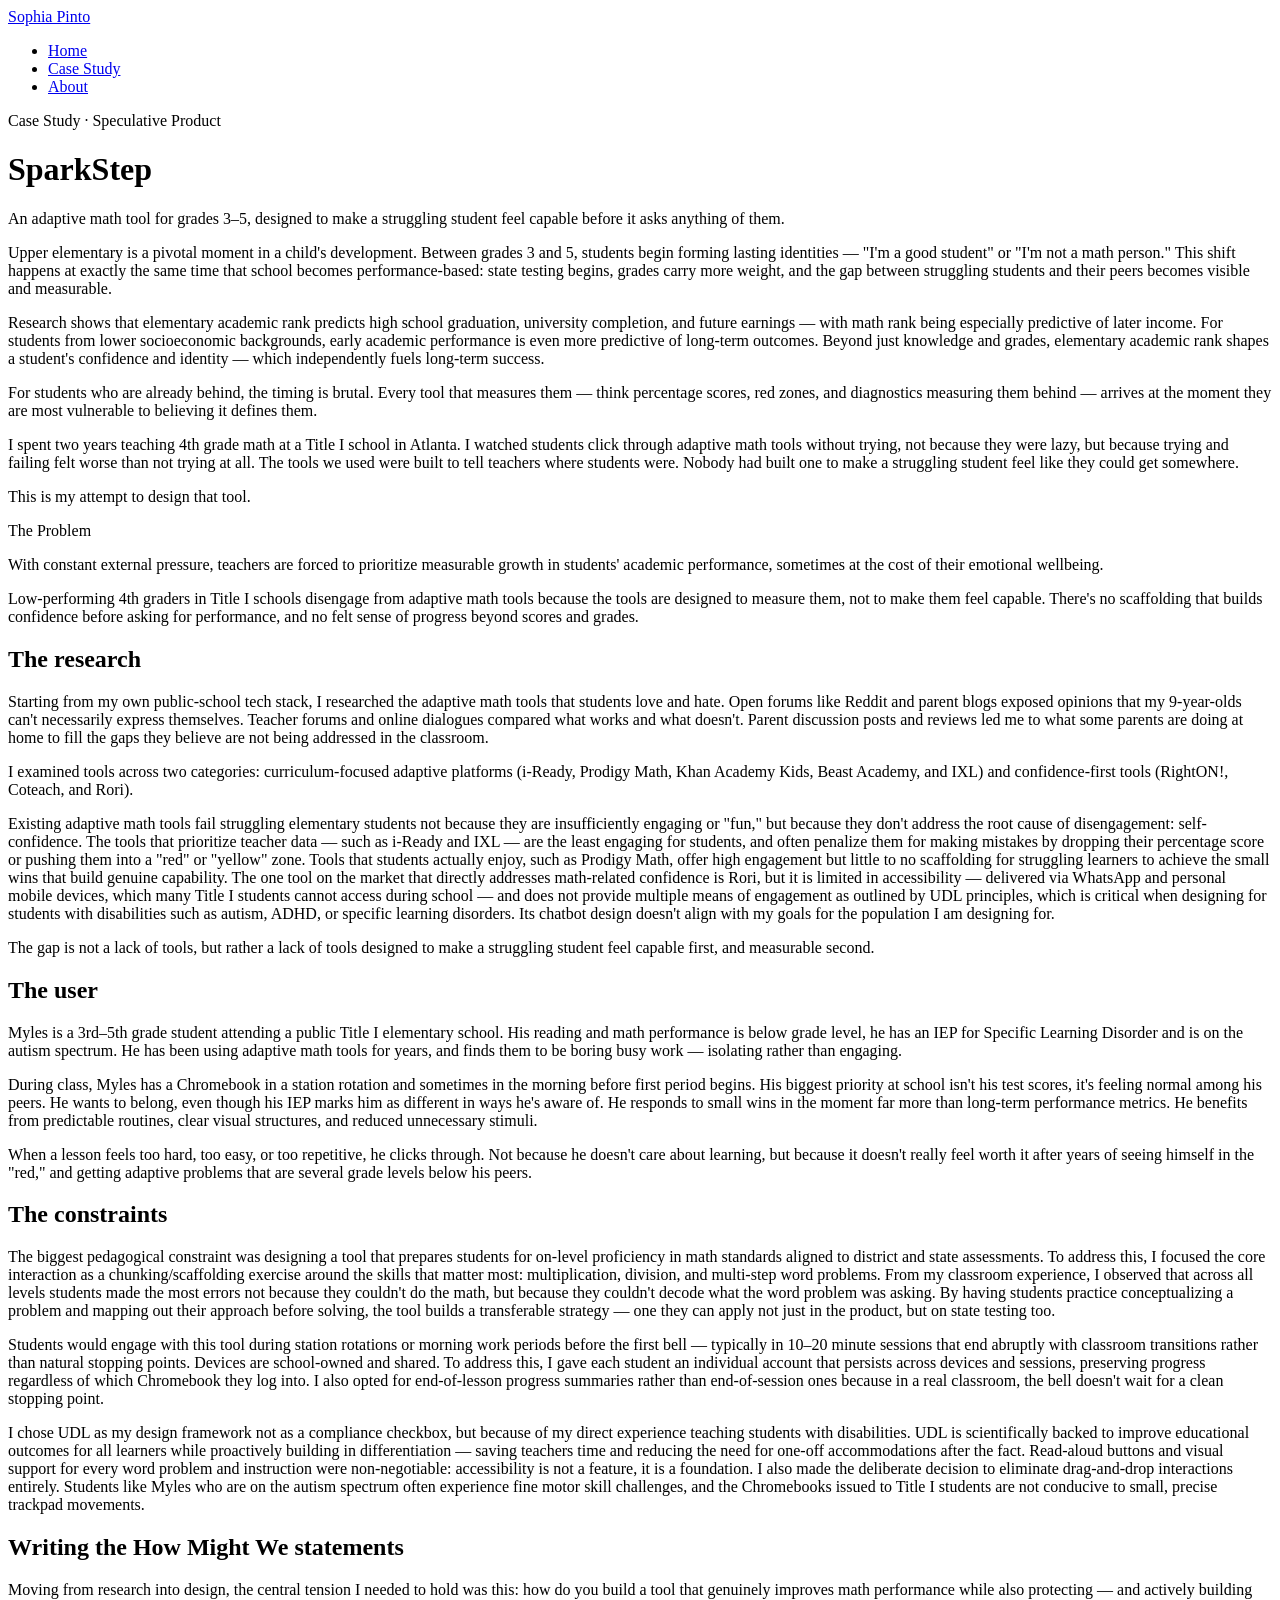
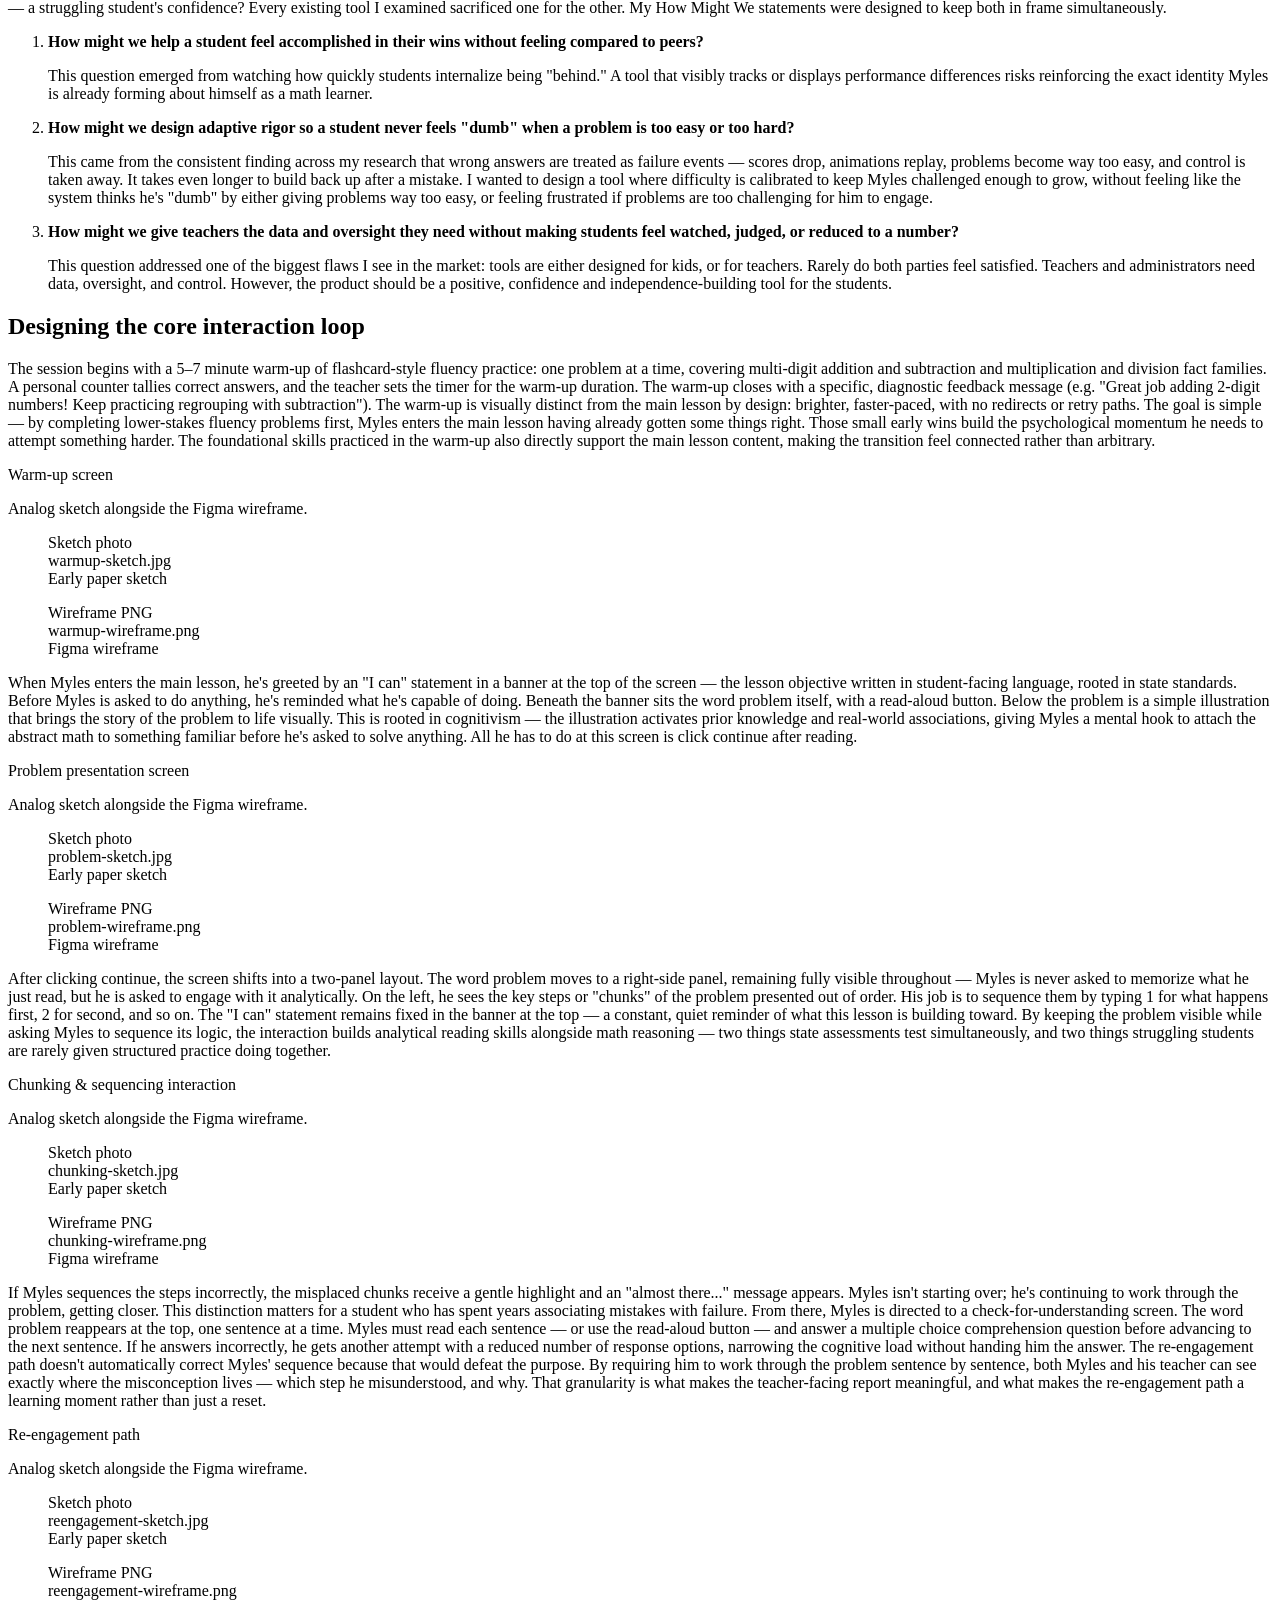
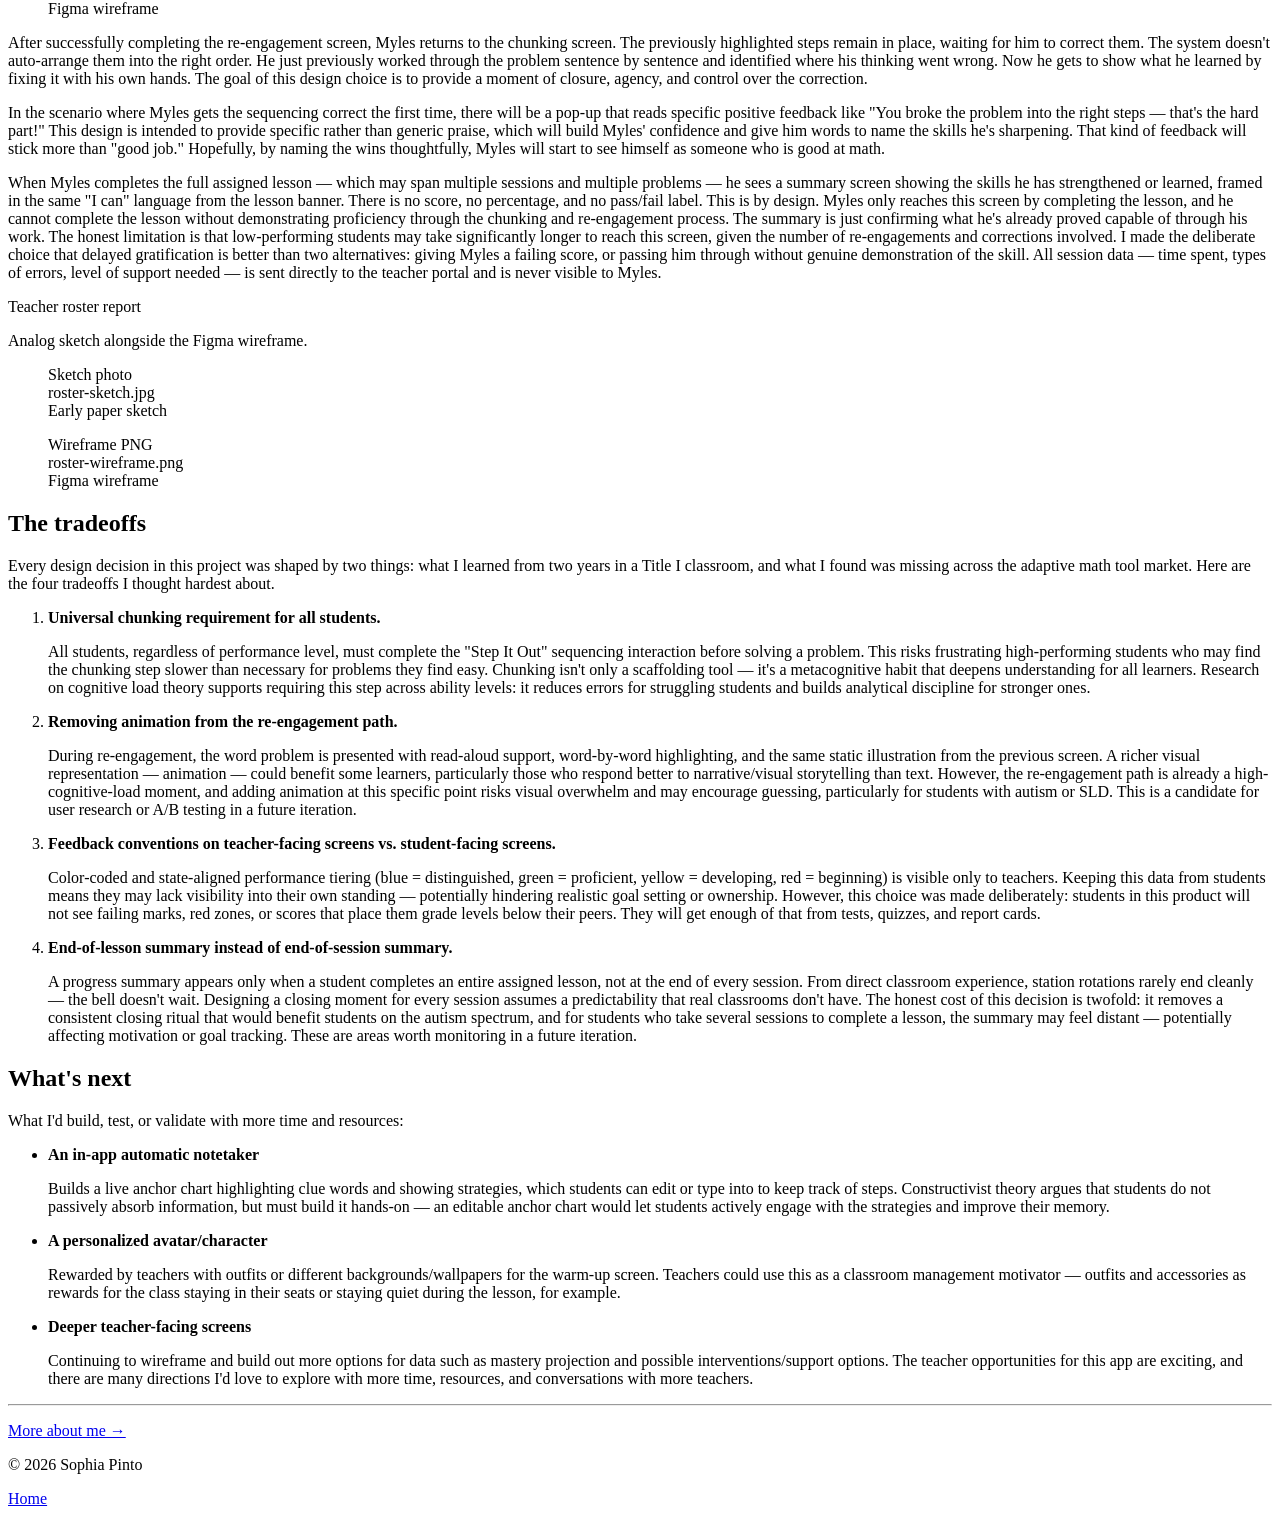
==== case-study.html @ b8edbcf7 "Add files via upload This page holds all the text for the case study of SparkStep." ====
<!DOCTYPE html>
<html lang="en">
<head>
  <meta charset="UTF-8">
  <meta name="viewport" content="width=device-width, initial-scale=1.0">
  <title>SparkStep — Case Study | Sophia Pinto</title>
  <meta name="description" content="A 20-session case study designing SparkStep, an adaptive math tool for grades 3–5 built to make struggling students feel capable before it measures them.">
  <link rel="stylesheet" href="style.css">
</head>
<body>

  <nav class="site-nav">
    <div class="wrap">
      <a class="mark" href="index.html">Sophia Pinto</a>
      <ul>
        <li><a href="index.html">Home</a></li>
        <li><a href="case-study.html" aria-current="page">Case Study</a></li>
        <li><a href="about.html">About</a></li>
      </ul>
    </div>
  </nav>

  <header class="page-header">
    <div class="wrap">
      <p class="eyebrow">Case Study &middot; Speculative Product</p>
      <h1>SparkStep</h1>
      <p class="dek">An adaptive math tool for grades 3&ndash;5, designed to make a struggling student feel capable before it asks anything of them.</p>
    </div>
  </header>

  <main class="content">
    <div class="wrap">

      <p>Upper elementary is a pivotal moment in a child's development. Between grades 3 and 5, students begin forming lasting identities &mdash; "I'm a good student" or "I'm not a math person." This shift happens at exactly the same time that school becomes performance-based: state testing begins, grades carry more weight, and the gap between struggling students and their peers becomes visible and measurable.</p>

      <p>Research shows that elementary academic rank predicts high school graduation, university completion, and future earnings &mdash; with math rank being especially predictive of later income. For students from lower socioeconomic backgrounds, early academic performance is even more predictive of long-term outcomes. Beyond just knowledge and grades, elementary academic rank shapes a student's confidence and identity &mdash; which independently fuels long-term success.</p>

      <p>For students who are already behind, the timing is brutal. Every tool that measures them &mdash; think percentage scores, red zones, and diagnostics measuring them behind &mdash; arrives at the moment they are most vulnerable to believing it defines them.</p>

      <p>I spent two years teaching 4th grade math at a Title I school in Atlanta. I watched students click through adaptive math tools without trying, not because they were lazy, but because trying and failing felt worse than not trying at all. The tools we used were built to tell teachers where students were. Nobody had built one to make a struggling student feel like they could get somewhere.</p>

      <p>This is my attempt to design that tool.</p>

      <div class="callout">
        <span class="callout-label">The Problem</span>
        <p>With constant external pressure, teachers are forced to prioritize measurable growth in students' academic performance, sometimes at the cost of their emotional wellbeing.</p>
        <p>Low-performing 4th graders in Title I schools disengage from adaptive math tools because the tools are designed to measure them, not to make them feel capable. There's no scaffolding that builds confidence before asking for performance, and no felt sense of progress beyond scores and grades.</p>
      </div>

      <h2>The research</h2>
      <p>Starting from my own public-school tech stack, I researched the adaptive math tools that students love and hate. Open forums like Reddit and parent blogs exposed opinions that my 9-year-olds can't necessarily express themselves. Teacher forums and online dialogues compared what works and what doesn't. Parent discussion posts and reviews led me to what some parents are doing at home to fill the gaps they believe are not being addressed in the classroom.</p>

      <p>I examined tools across two categories: curriculum-focused adaptive platforms (i-Ready, Prodigy Math, Khan Academy Kids, Beast Academy, and IXL) and confidence-first tools (RightON!, Coteach, and Rori).</p>

      <p>Existing adaptive math tools fail struggling elementary students not because they are insufficiently engaging or "fun," but because they don't address the root cause of disengagement: self-confidence. The tools that prioritize teacher data &mdash; such as i-Ready and IXL &mdash; are the least engaging for students, and often penalize them for making mistakes by dropping their percentage score or pushing them into a "red" or "yellow" zone. Tools that students actually enjoy, such as Prodigy Math, offer high engagement but little to no scaffolding for struggling learners to achieve the small wins that build genuine capability. The one tool on the market that directly addresses math-related confidence is Rori, but it is limited in accessibility &mdash; delivered via WhatsApp and personal mobile devices, which many Title I students cannot access during school &mdash; and does not provide multiple means of engagement as outlined by UDL principles, which is critical when designing for students with disabilities such as autism, ADHD, or specific learning disorders. Its chatbot design doesn't align with my goals for the population I am designing for.</p>

      <p>The gap is not a lack of tools, but rather a lack of tools designed to make a struggling student feel capable first, and measurable second.</p>

      <h2>The user</h2>
      <p>Myles is a 3rd&ndash;5th grade student attending a public Title I elementary school. His reading and math performance is below grade level, he has an IEP for Specific Learning Disorder and is on the autism spectrum. He has been using adaptive math tools for years, and finds them to be boring busy work &mdash; isolating rather than engaging.</p>

      <p>During class, Myles has a Chromebook in a station rotation and sometimes in the morning before first period begins. His biggest priority at school isn't his test scores, it's feeling normal among his peers. He wants to belong, even though his IEP marks him as different in ways he's aware of. He responds to small wins in the moment far more than long-term performance metrics. He benefits from predictable routines, clear visual structures, and reduced unnecessary stimuli.</p>

      <p>When a lesson feels too hard, too easy, or too repetitive, he clicks through. Not because he doesn't care about learning, but because it doesn't really feel worth it after years of seeing himself in the "red," and getting adaptive problems that are several grade levels below his peers.</p>

      <h2>The constraints</h2>
      <p>The biggest pedagogical constraint was designing a tool that prepares students for on-level proficiency in math standards aligned to district and state assessments. To address this, I focused the core interaction as a chunking/scaffolding exercise around the skills that matter most: multiplication, division, and multi-step word problems. From my classroom experience, I observed that across all levels students made the most errors not because they couldn't do the math, but because they couldn't decode what the word problem was asking. By having students practice conceptualizing a problem and mapping out their approach before solving, the tool builds a transferable strategy &mdash; one they can apply not just in the product, but on state testing too.</p>

      <p>Students would engage with this tool during station rotations or morning work periods before the first bell &mdash; typically in 10&ndash;20 minute sessions that end abruptly with classroom transitions rather than natural stopping points. Devices are school-owned and shared. To address this, I gave each student an individual account that persists across devices and sessions, preserving progress regardless of which Chromebook they log into. I also opted for end-of-lesson progress summaries rather than end-of-session ones because in a real classroom, the bell doesn't wait for a clean stopping point.</p>

      <p>I chose UDL as my design framework not as a compliance checkbox, but because of my direct experience teaching students with disabilities. UDL is scientifically backed to improve educational outcomes for all learners while proactively building in differentiation &mdash; saving teachers time and reducing the need for one-off accommodations after the fact. Read-aloud buttons and visual support for every word problem and instruction were non-negotiable: accessibility is not a feature, it is a foundation. I also made the deliberate decision to eliminate drag-and-drop interactions entirely. Students like Myles who are on the autism spectrum often experience fine motor skill challenges, and the Chromebooks issued to Title I students are not conducive to small, precise trackpad movements.</p>

      <h2>Writing the How Might We statements</h2>
      <p>Moving from research into design, the central tension I needed to hold was this: how do you build a tool that genuinely improves math performance while also protecting &mdash; and actively building &mdash; a struggling student's confidence? Every existing tool I examined sacrificed one for the other. My How Might We statements were designed to keep both in frame simultaneously.</p>

      <ol>
        <li>
          <strong>How might we help a student feel accomplished in their wins without feeling compared to peers?</strong>
          <p>This question emerged from watching how quickly students internalize being "behind." A tool that visibly tracks or displays performance differences risks reinforcing the exact identity Myles is already forming about himself as a math learner.</p>
        </li>
        <li>
          <strong>How might we design adaptive rigor so a student never feels "dumb" when a problem is too easy or too hard?</strong>
          <p>This came from the consistent finding across my research that wrong answers are treated as failure events &mdash; scores drop, animations replay, problems become way too easy, and control is taken away. It takes even longer to build back up after a mistake. I wanted to design a tool where difficulty is calibrated to keep Myles challenged enough to grow, without feeling like the system thinks he's "dumb" by either giving problems way too easy, or feeling frustrated if problems are too challenging for him to engage.</p>
        </li>
        <li>
          <strong>How might we give teachers the data and oversight they need without making students feel watched, judged, or reduced to a number?</strong>
          <p>This question addressed one of the biggest flaws I see in the market: tools are either designed for kids, or for teachers. Rarely do both parties feel satisfied. Teachers and administrators need data, oversight, and control. However, the product should be a positive, confidence and independence-building tool for the students.</p>
        </li>
      </ol>

      <h2>Designing the core interaction loop</h2>

      <p>The session begins with a 5&ndash;7 minute warm-up of flashcard-style fluency practice: one problem at a time, covering multi-digit addition and subtraction and multiplication and division fact families. A personal counter tallies correct answers, and the teacher sets the timer for the warm-up duration. The warm-up closes with a specific, diagnostic feedback message (e.g. "Great job adding 2-digit numbers! Keep practicing regrouping with subtraction"). The warm-up is visually distinct from the main lesson by design: brighter, faster-paced, with no redirects or retry paths. The goal is simple &mdash; by completing lower-stakes fluency problems first, Myles enters the main lesson having already gotten some things right. Those small early wins build the psychological momentum he needs to attempt something harder. The foundational skills practiced in the warm-up also directly support the main lesson content, making the transition feel connected rather than arbitrary.</p>

      <div class="compare">
        <p class="compare-label">Warm-up screen</p>
        <p class="compare-note">Analog sketch alongside the Figma wireframe.</p>
        <div class="compare-grid">
          <figure>
            <div class="image-placeholder"><span>Sketch photo<br>warmup-sketch.jpg</span></div>
            <figcaption>Early paper sketch</figcaption>
          </figure>
          <figure>
            <div class="image-placeholder"><span>Wireframe PNG<br>warmup-wireframe.png</span></div>
            <figcaption>Figma wireframe</figcaption>
          </figure>
        </div>
      </div>

      <p>When Myles enters the main lesson, he's greeted by an "I can" statement in a banner at the top of the screen &mdash; the lesson objective written in student-facing language, rooted in state standards. Before Myles is asked to do anything, he's reminded what he's capable of doing. Beneath the banner sits the word problem itself, with a read-aloud button. Below the problem is a simple illustration that brings the story of the problem to life visually. This is rooted in cognitivism &mdash; the illustration activates prior knowledge and real-world associations, giving Myles a mental hook to attach the abstract math to something familiar before he's asked to solve anything. All he has to do at this screen is click continue after reading.</p>

      <div class="compare">
        <p class="compare-label">Problem presentation screen</p>
        <p class="compare-note">Analog sketch alongside the Figma wireframe.</p>
        <div class="compare-grid">
          <figure>
            <div class="image-placeholder"><span>Sketch photo<br>problem-sketch.jpg</span></div>
            <figcaption>Early paper sketch</figcaption>
          </figure>
          <figure>
            <div class="image-placeholder"><span>Wireframe PNG<br>problem-wireframe.png</span></div>
            <figcaption>Figma wireframe</figcaption>
          </figure>
        </div>
      </div>

      <p>After clicking continue, the screen shifts into a two-panel layout. The word problem moves to a right-side panel, remaining fully visible throughout &mdash; Myles is never asked to memorize what he just read, but he is asked to engage with it analytically. On the left, he sees the key steps or "chunks" of the problem presented out of order. His job is to sequence them by typing 1 for what happens first, 2 for second, and so on. The "I can" statement remains fixed in the banner at the top &mdash; a constant, quiet reminder of what this lesson is building toward. By keeping the problem visible while asking Myles to sequence its logic, the interaction builds analytical reading skills alongside math reasoning &mdash; two things state assessments test simultaneously, and two things struggling students are rarely given structured practice doing together.</p>

      <div class="compare">
        <p class="compare-label">Chunking &amp; sequencing interaction</p>
        <p class="compare-note">Analog sketch alongside the Figma wireframe.</p>
        <div class="compare-grid">
          <figure>
            <div class="image-placeholder"><span>Sketch photo<br>chunking-sketch.jpg</span></div>
            <figcaption>Early paper sketch</figcaption>
          </figure>
          <figure>
            <div class="image-placeholder"><span>Wireframe PNG<br>chunking-wireframe.png</span></div>
            <figcaption>Figma wireframe</figcaption>
          </figure>
        </div>
      </div>

      <p>If Myles sequences the steps incorrectly, the misplaced chunks receive a gentle highlight and an "almost there..." message appears. Myles isn't starting over; he's continuing to work through the problem, getting closer. This distinction matters for a student who has spent years associating mistakes with failure. From there, Myles is directed to a check-for-understanding screen. The word problem reappears at the top, one sentence at a time. Myles must read each sentence &mdash; or use the read-aloud button &mdash; and answer a multiple choice comprehension question before advancing to the next sentence. If he answers incorrectly, he gets another attempt with a reduced number of response options, narrowing the cognitive load without handing him the answer. The re-engagement path doesn't automatically correct Myles' sequence because that would defeat the purpose. By requiring him to work through the problem sentence by sentence, both Myles and his teacher can see exactly where the misconception lives &mdash; which step he misunderstood, and why. That granularity is what makes the teacher-facing report meaningful, and what makes the re-engagement path a learning moment rather than just a reset.</p>

      <div class="compare">
        <p class="compare-label">Re-engagement path</p>
        <p class="compare-note">Analog sketch alongside the Figma wireframe.</p>
        <div class="compare-grid">
          <figure>
            <div class="image-placeholder"><span>Sketch photo<br>reengagement-sketch.jpg</span></div>
            <figcaption>Early paper sketch</figcaption>
          </figure>
          <figure>
            <div class="image-placeholder"><span>Wireframe PNG<br>reengagement-wireframe.png</span></div>
            <figcaption>Figma wireframe</figcaption>
          </figure>
        </div>
      </div>

      <p>After successfully completing the re-engagement screen, Myles returns to the chunking screen. The previously highlighted steps remain in place, waiting for him to correct them. The system doesn't auto-arrange them into the right order. He just previously worked through the problem sentence by sentence and identified where his thinking went wrong. Now he gets to show what he learned by fixing it with his own hands. The goal of this design choice is to provide a moment of closure, agency, and control over the correction.</p>

      <p>In the scenario where Myles gets the sequencing correct the first time, there will be a pop-up that reads specific positive feedback like "You broke the problem into the right steps &mdash; that's the hard part!" This design is intended to provide specific rather than generic praise, which will build Myles' confidence and give him words to name the skills he's sharpening. That kind of feedback will stick more than "good job." Hopefully, by naming the wins thoughtfully, Myles will start to see himself as someone who is good at math.</p>

      <p>When Myles completes the full assigned lesson &mdash; which may span multiple sessions and multiple problems &mdash; he sees a summary screen showing the skills he has strengthened or learned, framed in the same "I can" language from the lesson banner. There is no score, no percentage, and no pass/fail label. This is by design. Myles only reaches this screen by completing the lesson, and he cannot complete the lesson without demonstrating proficiency through the chunking and re-engagement process. The summary is just confirming what he's already proved capable of through his work. The honest limitation is that low-performing students may take significantly longer to reach this screen, given the number of re-engagements and corrections involved. I made the deliberate choice that delayed gratification is better than two alternatives: giving Myles a failing score, or passing him through without genuine demonstration of the skill. All session data &mdash; time spent, types of errors, level of support needed &mdash; is sent directly to the teacher portal and is never visible to Myles.</p>

      <div class="compare">
        <p class="compare-label">Teacher roster report</p>
        <p class="compare-note">Analog sketch alongside the Figma wireframe.</p>
        <div class="compare-grid">
          <figure>
            <div class="image-placeholder"><span>Sketch photo<br>roster-sketch.jpg</span></div>
            <figcaption>Early paper sketch</figcaption>
          </figure>
          <figure>
            <div class="image-placeholder"><span>Wireframe PNG<br>roster-wireframe.png</span></div>
            <figcaption>Figma wireframe</figcaption>
          </figure>
        </div>
      </div>

      <h2>The tradeoffs</h2>
      <p>Every design decision in this project was shaped by two things: what I learned from two years in a Title I classroom, and what I found was missing across the adaptive math tool market. Here are the four tradeoffs I thought hardest about.</p>

      <ol>
        <li>
          <strong>Universal chunking requirement for all students.</strong>
          <p>All students, regardless of performance level, must complete the "Step It Out" sequencing interaction before solving a problem. This risks frustrating high-performing students who may find the chunking step slower than necessary for problems they find easy. Chunking isn't only a scaffolding tool &mdash; it's a metacognitive habit that deepens understanding for all learners. Research on cognitive load theory supports requiring this step across ability levels: it reduces errors for struggling students and builds analytical discipline for stronger ones.</p>
        </li>
        <li>
          <strong>Removing animation from the re-engagement path.</strong>
          <p>During re-engagement, the word problem is presented with read-aloud support, word-by-word highlighting, and the same static illustration from the previous screen. A richer visual representation &mdash; animation &mdash; could benefit some learners, particularly those who respond better to narrative/visual storytelling than text. However, the re-engagement path is already a high-cognitive-load moment, and adding animation at this specific point risks visual overwhelm and may encourage guessing, particularly for students with autism or SLD. This is a candidate for user research or A/B testing in a future iteration.</p>
        </li>
        <li>
          <strong>Feedback conventions on teacher-facing screens vs. student-facing screens.</strong>
          <p>Color-coded and state-aligned performance tiering (blue = distinguished, green = proficient, yellow = developing, red = beginning) is visible only to teachers. Keeping this data from students means they may lack visibility into their own standing &mdash; potentially hindering realistic goal setting or ownership. However, this choice was made deliberately: students in this product will not see failing marks, red zones, or scores that place them grade levels below their peers. They will get enough of that from tests, quizzes, and report cards.</p>
        </li>
        <li>
          <strong>End-of-lesson summary instead of end-of-session summary.</strong>
          <p>A progress summary appears only when a student completes an entire assigned lesson, not at the end of every session. From direct classroom experience, station rotations rarely end cleanly &mdash; the bell doesn't wait. Designing a closing moment for every session assumes a predictability that real classrooms don't have. The honest cost of this decision is twofold: it removes a consistent closing ritual that would benefit students on the autism spectrum, and for students who take several sessions to complete a lesson, the summary may feel distant &mdash; potentially affecting motivation or goal tracking. These are areas worth monitoring in a future iteration.</p>
        </li>
      </ol>

      <h2>What's next</h2>
      <p>What I'd build, test, or validate with more time and resources:</p>
      <ul>
        <li>
          <strong>An in-app automatic notetaker</strong>
          <p>Builds a live anchor chart highlighting clue words and showing strategies, which students can edit or type into to keep track of steps. Constructivist theory argues that students do not passively absorb information, but must build it hands-on &mdash; an editable anchor chart would let students actively engage with the strategies and improve their memory.</p>
        </li>
        <li>
          <strong>A personalized avatar/character</strong>
          <p>Rewarded by teachers with outfits or different backgrounds/wallpapers for the warm-up screen. Teachers could use this as a classroom management motivator &mdash; outfits and accessories as rewards for the class staying in their seats or staying quiet during the lesson, for example.</p>
        </li>
        <li>
          <strong>Deeper teacher-facing screens</strong>
          <p>Continuing to wireframe and build out more options for data such as mastery projection and possible interventions/support options. The teacher opportunities for this app are exciting, and there are many directions I'd love to explore with more time, resources, and conversations with more teachers.</p>
        </li>
      </ul>

      <hr>

      <p><a href="about.html">More about me &rarr;</a></p>

    </div>
  </main>

  <footer class="site-footer">
    <div class="wrap">
      <p>&copy; 2026 Sophia Pinto</p>
      <p><a href="index.html">Home</a></p>
    </div>
  </footer>

</body>
</html>
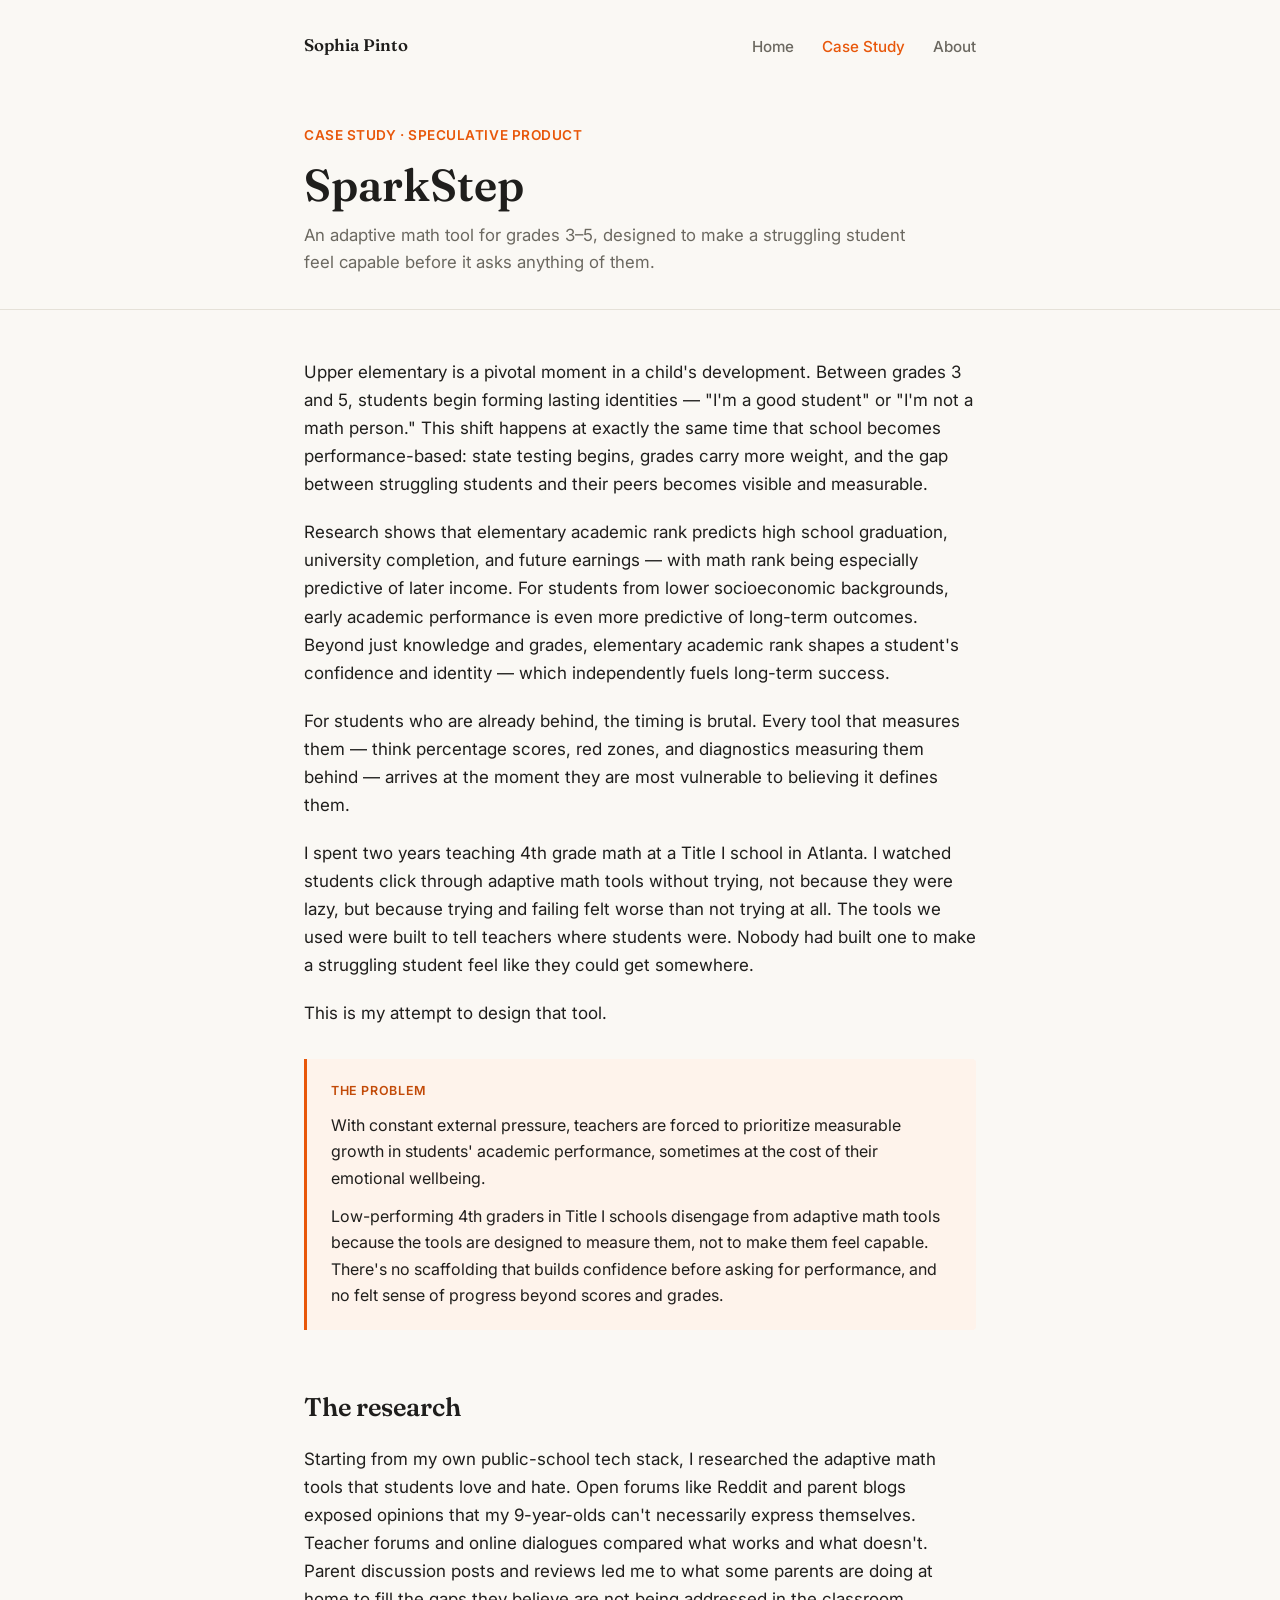
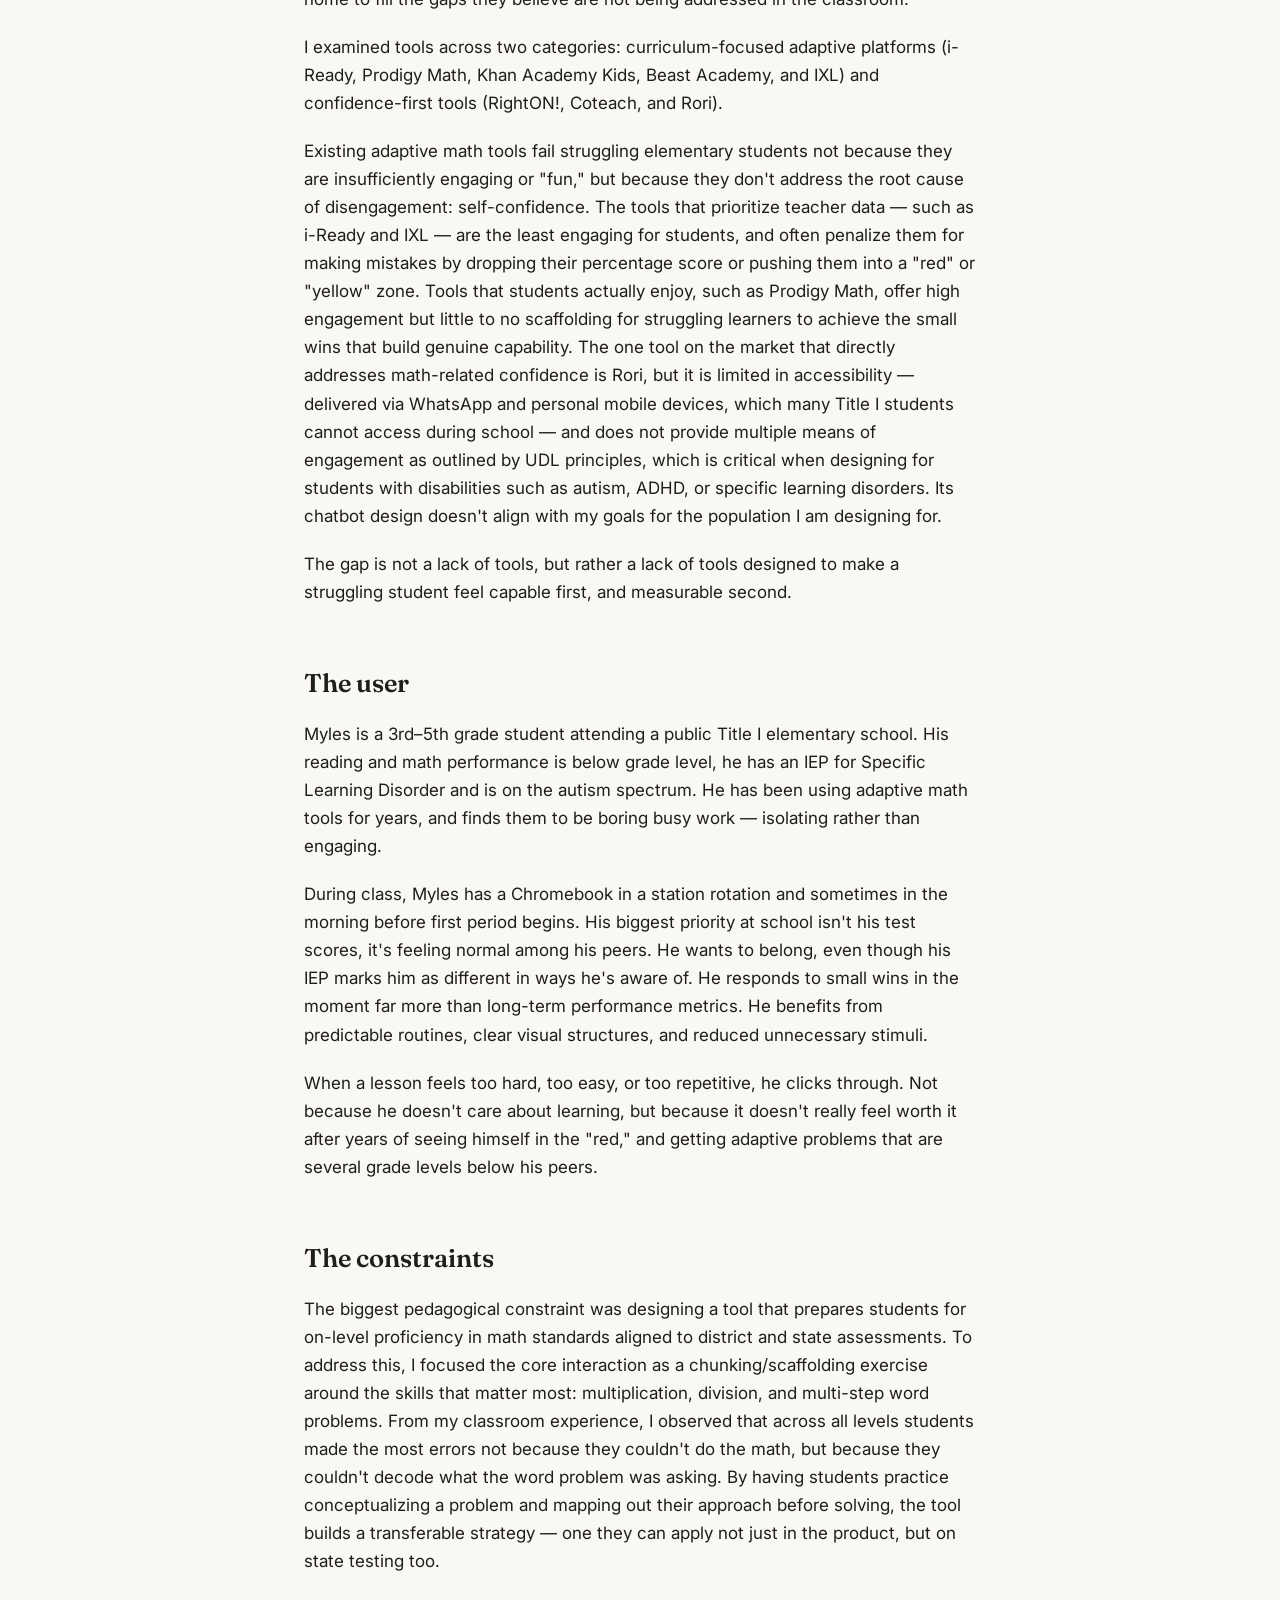
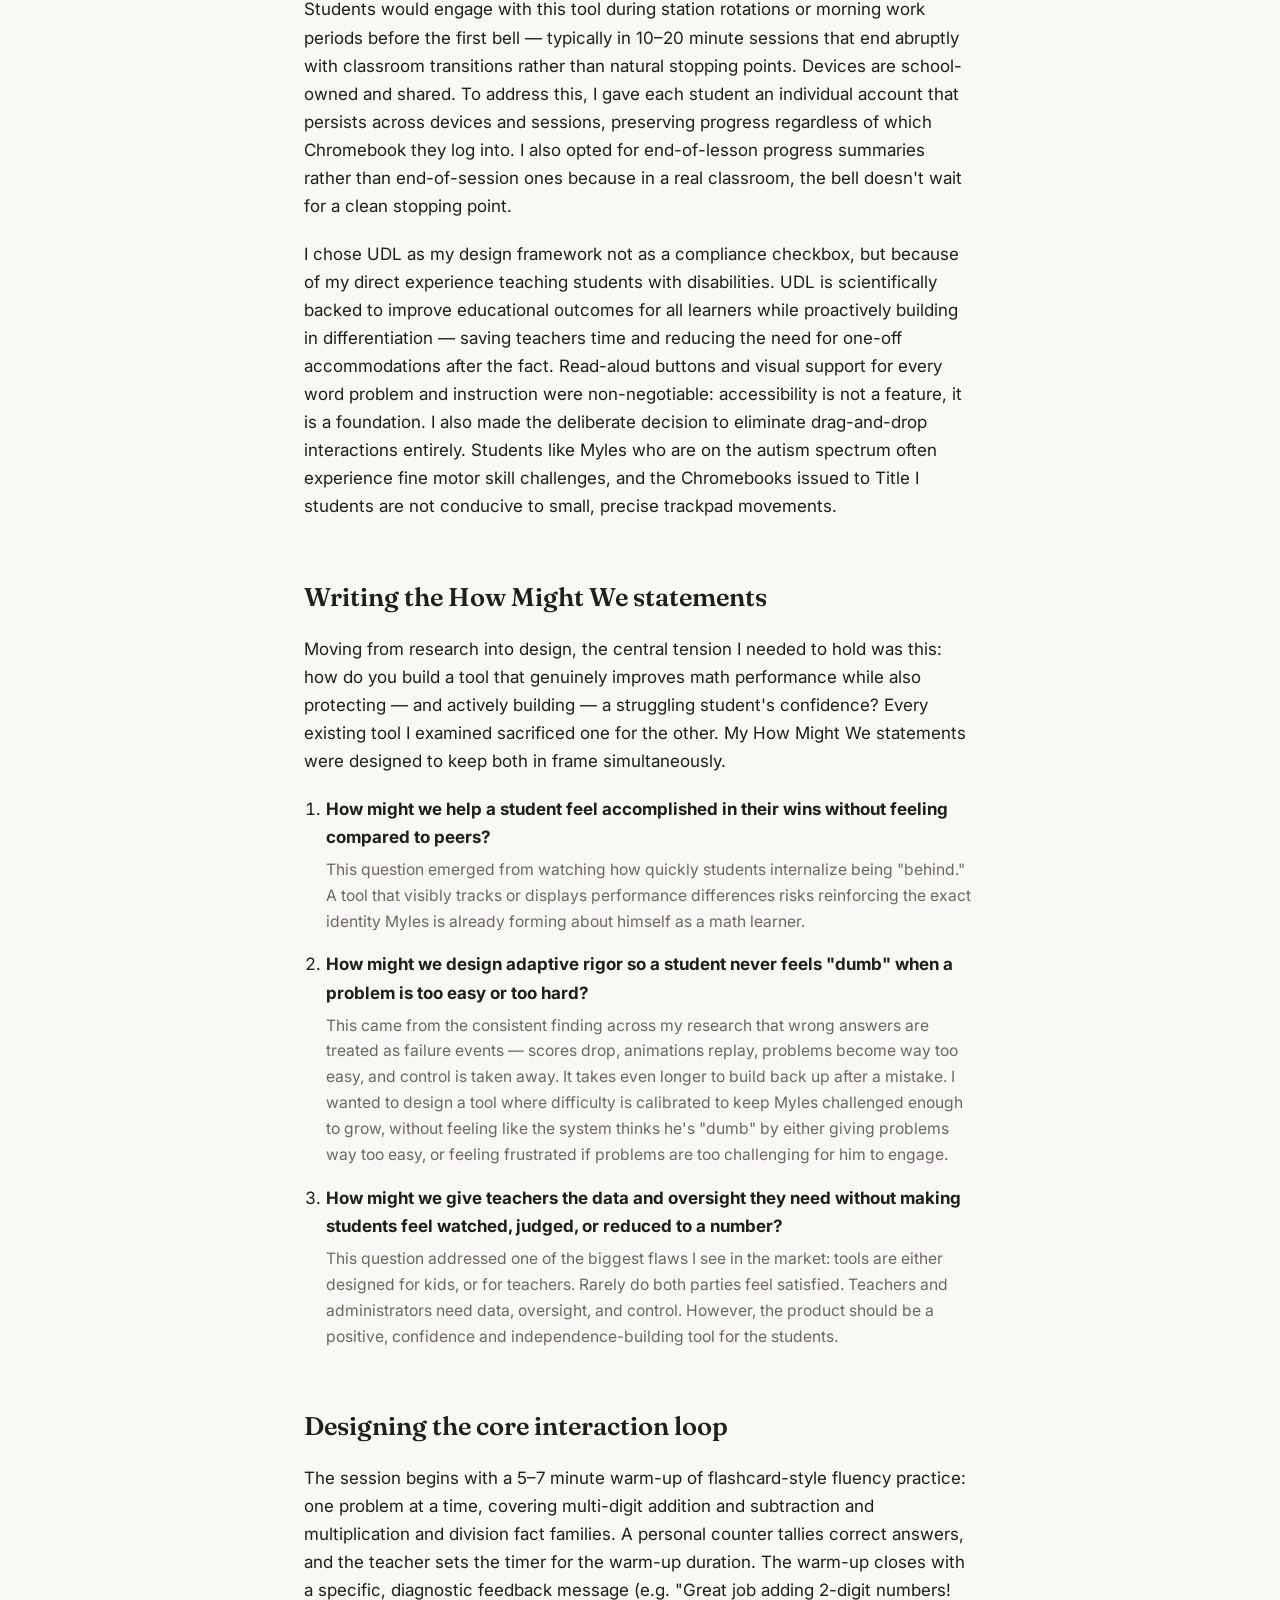
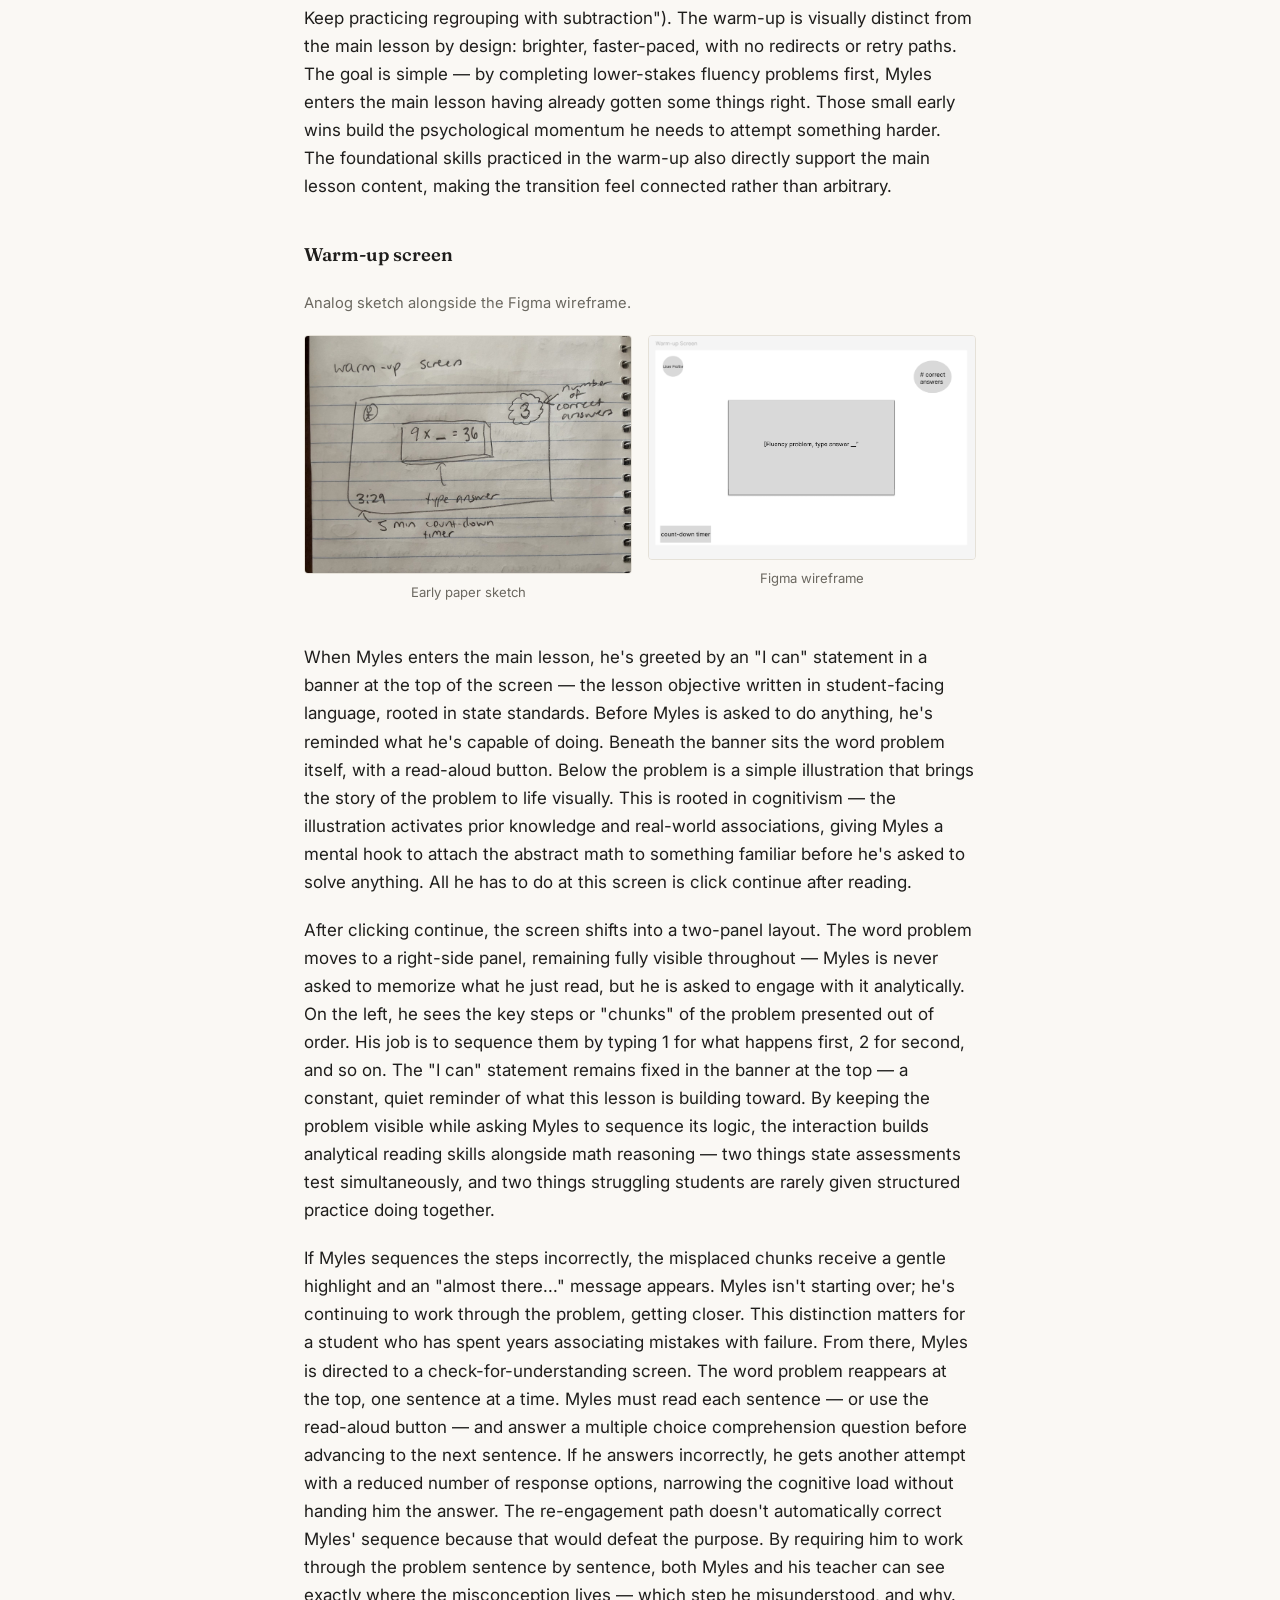
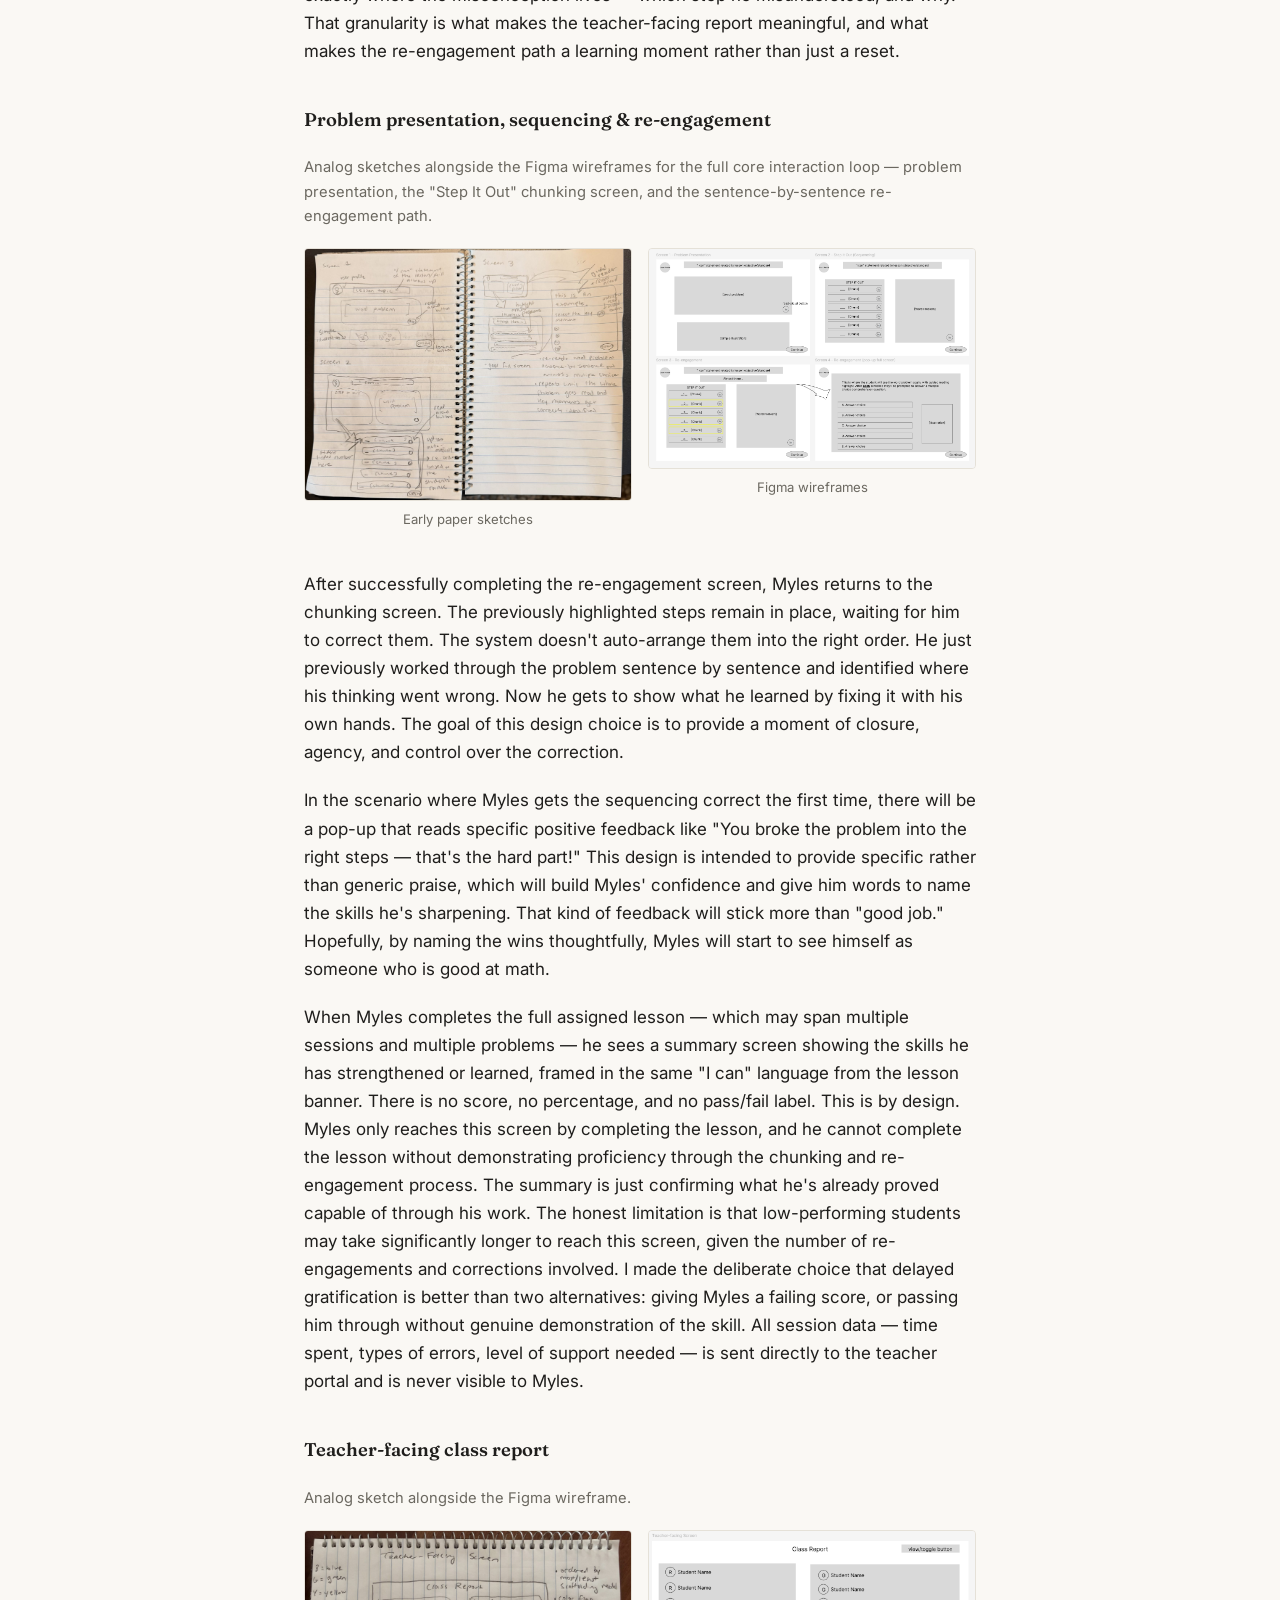
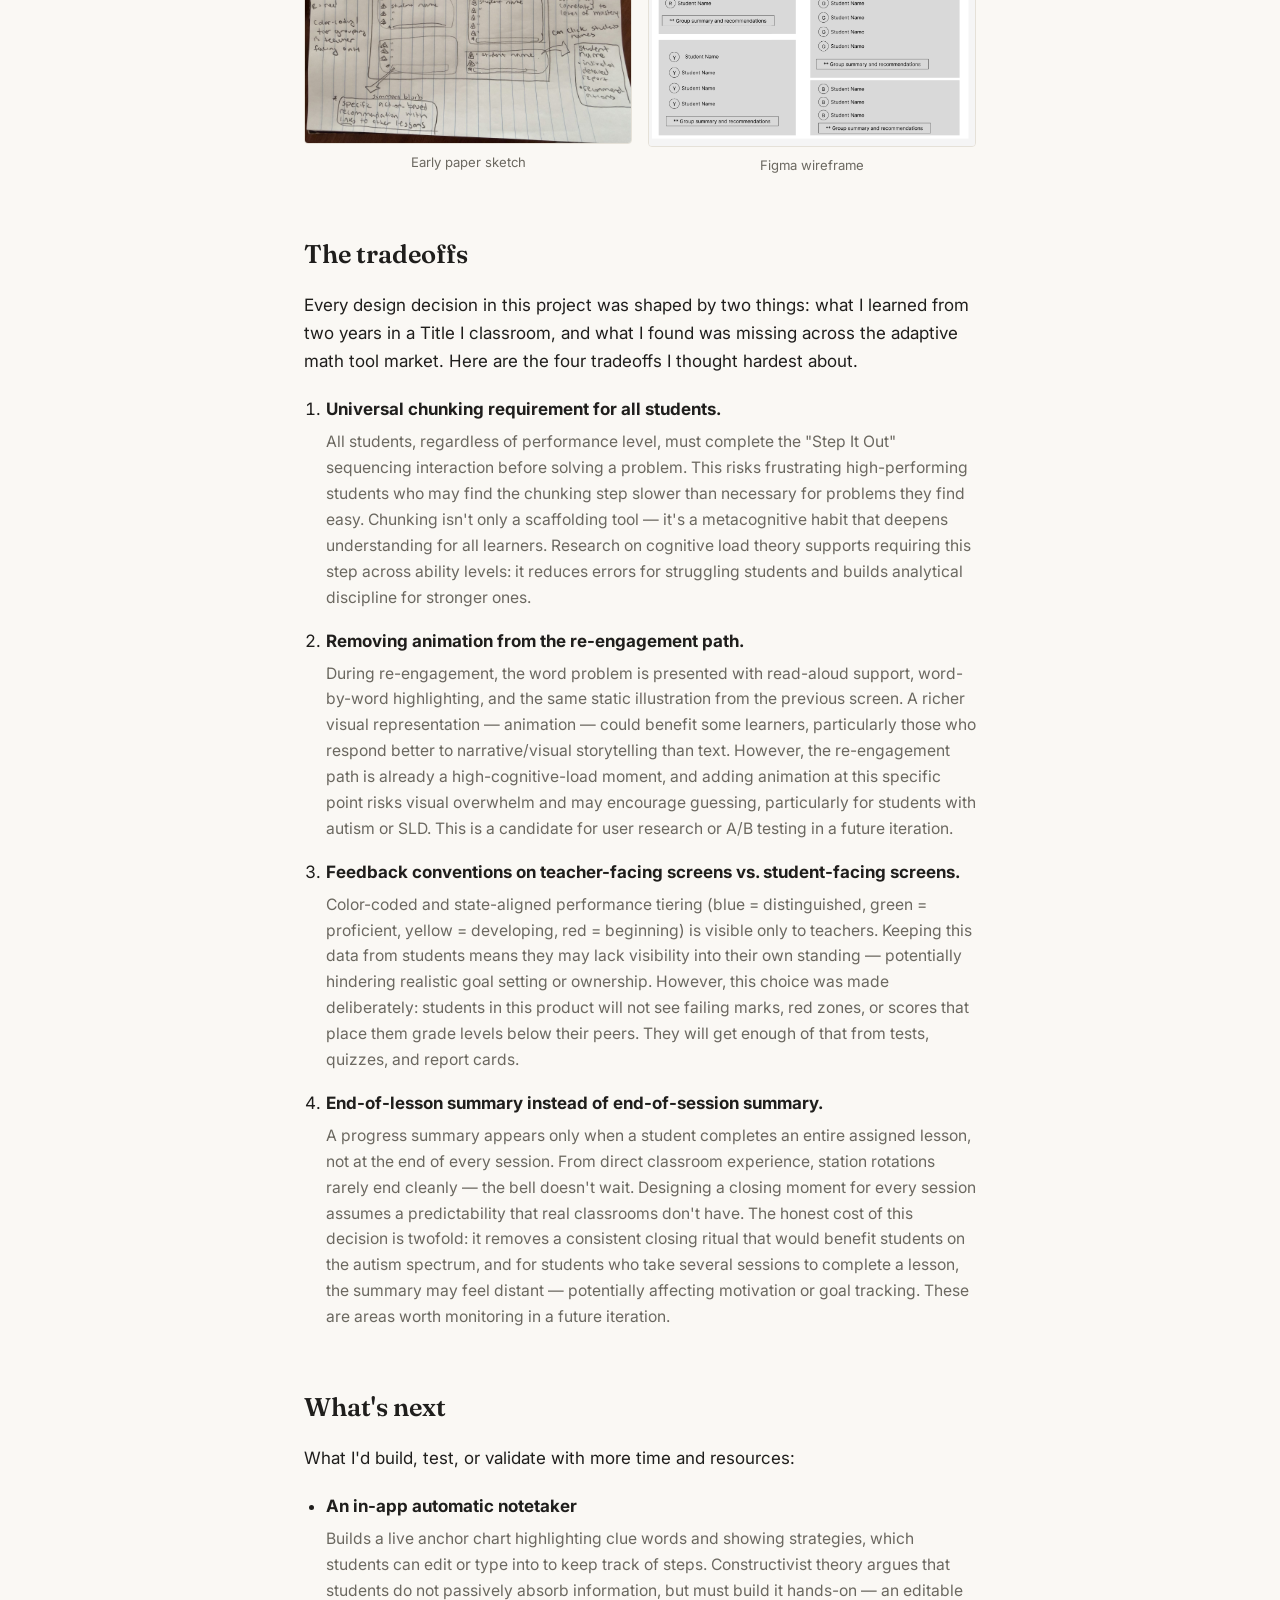
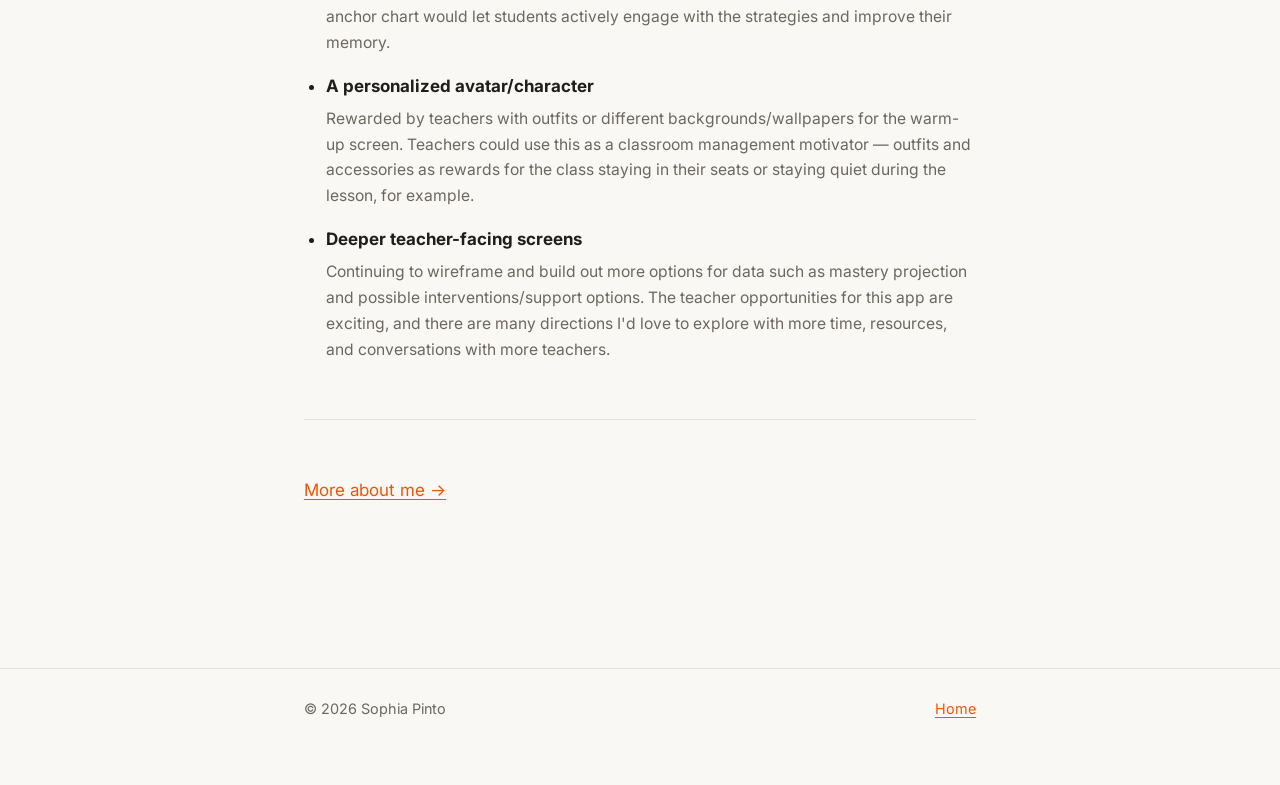
==== commit b72b0554: "Add files via upload re-uploading case study file to reflect changes for images" ====
--- a/case-study.html
+++ b/case-study.html
@@ -97,11 +97,11 @@
         <p class="compare-note">Analog sketch alongside the Figma wireframe.</p>
         <div class="compare-grid">
           <figure>
-            <div class="image-placeholder"><span>Sketch photo<br>warmup-sketch.jpg</span></div>
+            <img src="images/warmup-sketch.jpeg" alt="Hand-drawn sketch of the warm-up screen, showing a fluency problem, a correct-answer counter, and a 5-minute countdown timer.">
             <figcaption>Early paper sketch</figcaption>
           </figure>
           <figure>
-            <div class="image-placeholder"><span>Wireframe PNG<br>warmup-wireframe.png</span></div>
+            <img src="images/warmup-wireframe.png" alt="Figma wireframe of the warm-up screen with a fluency problem, correct-answer counter, and countdown timer.">
             <figcaption>Figma wireframe</figcaption>
           </figure>
         </div>
@@ -109,71 +109,41 @@
 
       <p>When Myles enters the main lesson, he's greeted by an "I can" statement in a banner at the top of the screen &mdash; the lesson objective written in student-facing language, rooted in state standards. Before Myles is asked to do anything, he's reminded what he's capable of doing. Beneath the banner sits the word problem itself, with a read-aloud button. Below the problem is a simple illustration that brings the story of the problem to life visually. This is rooted in cognitivism &mdash; the illustration activates prior knowledge and real-world associations, giving Myles a mental hook to attach the abstract math to something familiar before he's asked to solve anything. All he has to do at this screen is click continue after reading.</p>
 
+      <p>After clicking continue, the screen shifts into a two-panel layout. The word problem moves to a right-side panel, remaining fully visible throughout &mdash; Myles is never asked to memorize what he just read, but he is asked to engage with it analytically. On the left, he sees the key steps or "chunks" of the problem presented out of order. His job is to sequence them by typing 1 for what happens first, 2 for second, and so on. The "I can" statement remains fixed in the banner at the top &mdash; a constant, quiet reminder of what this lesson is building toward. By keeping the problem visible while asking Myles to sequence its logic, the interaction builds analytical reading skills alongside math reasoning &mdash; two things state assessments test simultaneously, and two things struggling students are rarely given structured practice doing together.</p>
+
+      <p>If Myles sequences the steps incorrectly, the misplaced chunks receive a gentle highlight and an "almost there..." message appears. Myles isn't starting over; he's continuing to work through the problem, getting closer. This distinction matters for a student who has spent years associating mistakes with failure. From there, Myles is directed to a check-for-understanding screen. The word problem reappears at the top, one sentence at a time. Myles must read each sentence &mdash; or use the read-aloud button &mdash; and answer a multiple choice comprehension question before advancing to the next sentence. If he answers incorrectly, he gets another attempt with a reduced number of response options, narrowing the cognitive load without handing him the answer. The re-engagement path doesn't automatically correct Myles' sequence because that would defeat the purpose. By requiring him to work through the problem sentence by sentence, both Myles and his teacher can see exactly where the misconception lives &mdash; which step he misunderstood, and why. That granularity is what makes the teacher-facing report meaningful, and what makes the re-engagement path a learning moment rather than just a reset.</p>
+
       <div class="compare">
-        <p class="compare-label">Problem presentation screen</p>
+        <p class="compare-label">Problem presentation, sequencing &amp; re-engagement</p>
+        <p class="compare-note">Analog sketches alongside the Figma wireframes for the full core interaction loop &mdash; problem presentation, the "Step It Out" chunking screen, and the sentence-by-sentence re-engagement path.</p>
+        <div class="compare-grid">
+          <figure>
+            <img src="images/main-workflow-sketch.jpeg" alt="Hand-drawn sketches of the problem presentation, chunking/sequencing, and re-engagement screens, with annotations for the I Can statement, read-aloud buttons, and sentence-by-sentence comprehension checks.">
+            <figcaption>Early paper sketches</figcaption>
+          </figure>
+          <figure>
+            <img src="images/main-workflow-wireframe.png" alt="Figma wireframes of the problem presentation, Step It Out sequencing, and re-engagement screens.">
+            <figcaption>Figma wireframes</figcaption>
+          </figure>
+        </div>
+      </div>
+
+      <p>After successfully completing the re-engagement screen, Myles returns to the chunking screen. The previously highlighted steps remain in place, waiting for him to correct them. The system doesn't auto-arrange them into the right order. He just previously worked through the problem sentence by sentence and identified where his thinking went wrong. Now he gets to show what he learned by fixing it with his own hands. The goal of this design choice is to provide a moment of closure, agency, and control over the correction.</p>
+
+      <p>In the scenario where Myles gets the sequencing correct the first time, there will be a pop-up that reads specific positive feedback like "You broke the problem into the right steps &mdash; that's the hard part!" This design is intended to provide specific rather than generic praise, which will build Myles' confidence and give him words to name the skills he's sharpening. That kind of feedback will stick more than "good job." Hopefully, by naming the wins thoughtfully, Myles will start to see himself as someone who is good at math.</p>
+
+      <p>When Myles completes the full assigned lesson &mdash; which may span multiple sessions and multiple problems &mdash; he sees a summary screen showing the skills he has strengthened or learned, framed in the same "I can" language from the lesson banner. There is no score, no percentage, and no pass/fail label. This is by design. Myles only reaches this screen by completing the lesson, and he cannot complete the lesson without demonstrating proficiency through the chunking and re-engagement process. The summary is just confirming what he's already proved capable of through his work. The honest limitation is that low-performing students may take significantly longer to reach this screen, given the number of re-engagements and corrections involved. I made the deliberate choice that delayed gratification is better than two alternatives: giving Myles a failing score, or passing him through without genuine demonstration of the skill. All session data &mdash; time spent, types of errors, level of support needed &mdash; is sent directly to the teacher portal and is never visible to Myles.</p>
+
+      <div class="compare">
+        <p class="compare-label">Teacher-facing class report</p>
         <p class="compare-note">Analog sketch alongside the Figma wireframe.</p>
         <div class="compare-grid">
           <figure>
-            <div class="image-placeholder"><span>Sketch photo<br>problem-sketch.jpg</span></div>
+            <img src="images/teacher-facing-sketch.jpeg" alt="Hand-drawn sketch of the teacher-facing class report, showing students grouped and color-coded by mastery tier with group summaries and an individual detail panel.">
             <figcaption>Early paper sketch</figcaption>
           </figure>
           <figure>
-            <div class="image-placeholder"><span>Wireframe PNG<br>problem-wireframe.png</span></div>
-            <figcaption>Figma wireframe</figcaption>
-          </figure>
-        </div>
-      </div>
-
-      <p>After clicking continue, the screen shifts into a two-panel layout. The word problem moves to a right-side panel, remaining fully visible throughout &mdash; Myles is never asked to memorize what he just read, but he is asked to engage with it analytically. On the left, he sees the key steps or "chunks" of the problem presented out of order. His job is to sequence them by typing 1 for what happens first, 2 for second, and so on. The "I can" statement remains fixed in the banner at the top &mdash; a constant, quiet reminder of what this lesson is building toward. By keeping the problem visible while asking Myles to sequence its logic, the interaction builds analytical reading skills alongside math reasoning &mdash; two things state assessments test simultaneously, and two things struggling students are rarely given structured practice doing together.</p>
-
-      <div class="compare">
-        <p class="compare-label">Chunking &amp; sequencing interaction</p>
-        <p class="compare-note">Analog sketch alongside the Figma wireframe.</p>
-        <div class="compare-grid">
-          <figure>
-            <div class="image-placeholder"><span>Sketch photo<br>chunking-sketch.jpg</span></div>
-            <figcaption>Early paper sketch</figcaption>
-          </figure>
-          <figure>
-            <div class="image-placeholder"><span>Wireframe PNG<br>chunking-wireframe.png</span></div>
-            <figcaption>Figma wireframe</figcaption>
-          </figure>
-        </div>
-      </div>
-
-      <p>If Myles sequences the steps incorrectly, the misplaced chunks receive a gentle highlight and an "almost there..." message appears. Myles isn't starting over; he's continuing to work through the problem, getting closer. This distinction matters for a student who has spent years associating mistakes with failure. From there, Myles is directed to a check-for-understanding screen. The word problem reappears at the top, one sentence at a time. Myles must read each sentence &mdash; or use the read-aloud button &mdash; and answer a multiple choice comprehension question before advancing to the next sentence. If he answers incorrectly, he gets another attempt with a reduced number of response options, narrowing the cognitive load without handing him the answer. The re-engagement path doesn't automatically correct Myles' sequence because that would defeat the purpose. By requiring him to work through the problem sentence by sentence, both Myles and his teacher can see exactly where the misconception lives &mdash; which step he misunderstood, and why. That granularity is what makes the teacher-facing report meaningful, and what makes the re-engagement path a learning moment rather than just a reset.</p>
-
-      <div class="compare">
-        <p class="compare-label">Re-engagement path</p>
-        <p class="compare-note">Analog sketch alongside the Figma wireframe.</p>
-        <div class="compare-grid">
-          <figure>
-            <div class="image-placeholder"><span>Sketch photo<br>reengagement-sketch.jpg</span></div>
-            <figcaption>Early paper sketch</figcaption>
-          </figure>
-          <figure>
-            <div class="image-placeholder"><span>Wireframe PNG<br>reengagement-wireframe.png</span></div>
-            <figcaption>Figma wireframe</figcaption>
-          </figure>
-        </div>
-      </div>
-
-      <p>After successfully completing the re-engagement screen, Myles returns to the chunking screen. The previously highlighted steps remain in place, waiting for him to correct them. The system doesn't auto-arrange them into the right order. He just previously worked through the problem sentence by sentence and identified where his thinking went wrong. Now he gets to show what he learned by fixing it with his own hands. The goal of this design choice is to provide a moment of closure, agency, and control over the correction.</p>
-
-      <p>In the scenario where Myles gets the sequencing correct the first time, there will be a pop-up that reads specific positive feedback like "You broke the problem into the right steps &mdash; that's the hard part!" This design is intended to provide specific rather than generic praise, which will build Myles' confidence and give him words to name the skills he's sharpening. That kind of feedback will stick more than "good job." Hopefully, by naming the wins thoughtfully, Myles will start to see himself as someone who is good at math.</p>
-
-      <p>When Myles completes the full assigned lesson &mdash; which may span multiple sessions and multiple problems &mdash; he sees a summary screen showing the skills he has strengthened or learned, framed in the same "I can" language from the lesson banner. There is no score, no percentage, and no pass/fail label. This is by design. Myles only reaches this screen by completing the lesson, and he cannot complete the lesson without demonstrating proficiency through the chunking and re-engagement process. The summary is just confirming what he's already proved capable of through his work. The honest limitation is that low-performing students may take significantly longer to reach this screen, given the number of re-engagements and corrections involved. I made the deliberate choice that delayed gratification is better than two alternatives: giving Myles a failing score, or passing him through without genuine demonstration of the skill. All session data &mdash; time spent, types of errors, level of support needed &mdash; is sent directly to the teacher portal and is never visible to Myles.</p>
-
-      <div class="compare">
-        <p class="compare-label">Teacher roster report</p>
-        <p class="compare-note">Analog sketch alongside the Figma wireframe.</p>
-        <div class="compare-grid">
-          <figure>
-            <div class="image-placeholder"><span>Sketch photo<br>roster-sketch.jpg</span></div>
-            <figcaption>Early paper sketch</figcaption>
-          </figure>
-          <figure>
-            <div class="image-placeholder"><span>Wireframe PNG<br>roster-wireframe.png</span></div>
+            <img src="images/teacher-facing-wireframe.png" alt="Figma wireframe of the teacher-facing class report with students grouped into red, yellow, green, and blue tiers, each with a group summary and recommendations.">
             <figcaption>Figma wireframe</figcaption>
           </figure>
         </div>
--- a/style.css
+++ b/style.css
@@ -0,0 +1,427 @@
+/* ============================================
+   Sophia Pinto — Portfolio
+   Warm, minimal, one heading font + one body font
+   ============================================ */
+
+@import url('https://fonts.googleapis.com/css2?family=Fraunces:opsz,wght@9..144,400;9..144,500;9..144,600&family=Inter:wght@400;500;600&display=swap');
+
+:root {
+  --bg: #FAF8F4;
+  --text: #1F1E1C;
+  --text-secondary: #6B6860;
+  --accent: #E8570A;
+  --accent-dark: #C24A08;
+  --border: #E5E1D8;
+  --font-display: 'Fraunces', Georgia, serif;
+  --font-body: 'Inter', -apple-system, sans-serif;
+  --max-width: 720px;
+}
+
+* {
+  box-sizing: border-box;
+}
+
+html {
+  scroll-behavior: smooth;
+}
+
+body {
+  margin: 0;
+  background: var(--bg);
+  color: var(--text);
+  font-family: var(--font-body);
+  font-size: 17px;
+  line-height: 1.65;
+  -webkit-font-smoothing: antialiased;
+}
+
+a {
+  color: var(--accent);
+  text-decoration-thickness: 1px;
+  text-underline-offset: 3px;
+}
+
+a:hover {
+  color: var(--accent-dark);
+}
+
+a:focus-visible,
+button:focus-visible {
+  outline: 2px solid var(--accent);
+  outline-offset: 3px;
+}
+
+img {
+  max-width: 100%;
+  display: block;
+}
+
+/* ---------- Layout shell ---------- */
+
+.wrap {
+  max-width: var(--max-width);
+  margin: 0 auto;
+  padding: 0 24px;
+}
+
+/* ---------- Nav ---------- */
+
+.site-nav {
+  padding: 32px 0 0;
+}
+
+.site-nav .wrap {
+  display: flex;
+  justify-content: space-between;
+  align-items: center;
+  gap: 16px;
+}
+
+.site-nav .mark {
+  font-family: var(--font-display);
+  font-weight: 600;
+  font-size: 1.05rem;
+  color: var(--text);
+  text-decoration: none;
+}
+
+.site-nav ul {
+  list-style: none;
+  display: flex;
+  gap: 28px;
+  margin: 0;
+  padding: 0;
+}
+
+.site-nav a {
+  color: var(--text-secondary);
+  text-decoration: none;
+  font-size: 0.95rem;
+  font-weight: 500;
+}
+
+.site-nav a:hover,
+.site-nav a[aria-current="page"] {
+  color: var(--accent);
+}
+
+/* ---------- Hero (home page) ---------- */
+
+.hero {
+  padding: 96px 0 64px;
+}
+
+.hero .eyebrow {
+  color: var(--accent);
+  font-size: 0.85rem;
+  font-weight: 600;
+  letter-spacing: 0.04em;
+  text-transform: uppercase;
+  margin: 0 0 18px;
+}
+
+.hero h1 {
+  font-family: var(--font-display);
+  font-weight: 600;
+  font-size: clamp(2.6rem, 6vw, 4rem);
+  line-height: 1.05;
+  margin: 0 0 20px;
+  letter-spacing: -0.01em;
+}
+
+.hero .one-liner {
+  font-family: var(--font-display);
+  font-weight: 500;
+  font-style: italic;
+  font-size: clamp(1.15rem, 2.4vw, 1.4rem);
+  color: var(--text);
+  max-width: 30ch;
+  margin: 0 0 32px;
+  padding-left: 18px;
+  border-left: 2px solid var(--accent);
+}
+
+.hero .intro {
+  color: var(--text-secondary);
+  font-size: 1.05rem;
+  max-width: 56ch;
+  margin: 0 0 40px;
+}
+
+/* ---------- Buttons ---------- */
+
+.btn {
+  display: inline-flex;
+  align-items: center;
+  gap: 8px;
+  background: var(--accent);
+  color: #FFFDF9;
+  text-decoration: none;
+  font-weight: 600;
+  font-size: 0.98rem;
+  padding: 14px 24px;
+  border-radius: 4px;
+  transition: background 0.15s ease, transform 0.15s ease;
+}
+
+.btn:hover {
+  background: var(--accent-dark);
+  color: #FFFDF9;
+  transform: translateY(-1px);
+}
+
+.btn .arrow {
+  transition: transform 0.15s ease;
+}
+
+.btn:hover .arrow {
+  transform: translateX(3px);
+}
+
+.btn-secondary {
+  background: transparent;
+  color: var(--text);
+  border: 1px solid var(--border);
+}
+
+.btn-secondary:hover {
+  background: transparent;
+  color: var(--accent);
+  border-color: var(--accent);
+  transform: none;
+}
+
+/* ---------- Footer ---------- */
+
+.site-footer {
+  border-top: 1px solid var(--border);
+  margin-top: 96px;
+  padding: 28px 0 64px;
+}
+
+.site-footer .wrap {
+  display: flex;
+  justify-content: space-between;
+  align-items: center;
+  flex-wrap: wrap;
+  gap: 12px;
+}
+
+.site-footer p {
+  color: var(--text-secondary);
+  font-size: 0.9rem;
+  margin: 0;
+}
+
+/* ---------- Generic content sections (case-study / about pages) ---------- */
+
+.page-header {
+  padding: 64px 0 32px;
+  border-bottom: 1px solid var(--border);
+}
+
+.page-header .eyebrow {
+  color: var(--accent);
+  font-size: 0.85rem;
+  font-weight: 600;
+  letter-spacing: 0.04em;
+  text-transform: uppercase;
+  margin: 0 0 14px;
+}
+
+.page-header h1 {
+  font-family: var(--font-display);
+  font-weight: 600;
+  font-size: clamp(2.1rem, 5vw, 2.8rem);
+  line-height: 1.1;
+  margin: 0 0 12px;
+}
+
+.page-header .dek {
+  color: var(--text-secondary);
+  font-size: 1.05rem;
+  max-width: 56ch;
+  margin: 0;
+}
+
+.content {
+  padding: 48px 0;
+}
+
+.content h2 {
+  font-family: var(--font-display);
+  font-weight: 600;
+  font-size: 1.6rem;
+  margin: 56px 0 16px;
+}
+
+.content h2:first-child {
+  margin-top: 0;
+}
+
+.content h3 {
+  font-family: var(--font-body);
+  font-weight: 600;
+  font-size: 1.05rem;
+  margin: 32px 0 12px;
+}
+
+.content p {
+  margin: 0 0 20px;
+}
+
+.content figure {
+  margin: 32px 0;
+}
+
+.content figure img {
+  border: 1px solid var(--border);
+  border-radius: 4px;
+}
+
+.content figcaption {
+  color: var(--text-secondary);
+  font-size: 0.88rem;
+  margin-top: 10px;
+}
+
+/* ---------- Case study content components ---------- */
+
+.content .eyebrow-label {
+  display: block;
+  color: var(--accent);
+  font-size: 0.8rem;
+  font-weight: 600;
+  letter-spacing: 0.04em;
+  text-transform: uppercase;
+  margin: 0 0 8px;
+}
+
+.callout {
+  border-left: 3px solid var(--accent);
+  background: #FEF3EB;
+  padding: 22px 24px;
+  margin: 32px 0 40px;
+  border-radius: 0 4px 4px 0;
+}
+
+.callout .callout-label {
+  display: block;
+  color: var(--accent-dark);
+  font-size: 0.78rem;
+  font-weight: 600;
+  letter-spacing: 0.05em;
+  text-transform: uppercase;
+  margin: 0 0 10px;
+}
+
+.callout p {
+  margin: 0;
+  font-size: 1rem;
+}
+
+.callout p + p {
+  margin-top: 12px;
+}
+
+.content ol,
+.content ul {
+  padding-left: 22px;
+  margin: 0 0 24px;
+}
+
+.content li {
+  margin-bottom: 16px;
+}
+
+.content li p {
+  margin: 6px 0 0;
+  color: var(--text-secondary);
+  font-size: 0.98rem;
+}
+
+.content li strong {
+  color: var(--text);
+}
+
+.content hr {
+  border: none;
+  border-top: 1px solid var(--border);
+  margin: 56px 0;
+}
+
+/* Side-by-side sketch + wireframe pairs */
+
+.compare {
+  margin: 40px 0;
+}
+
+.compare-label {
+  font-family: var(--font-display);
+  font-weight: 600;
+  font-size: 1.15rem;
+  margin: 0 0 4px;
+}
+
+.compare-note {
+  color: var(--text-secondary);
+  font-size: 0.92rem;
+  margin: 0 0 16px;
+}
+
+.compare-grid {
+  display: grid;
+  grid-template-columns: 1fr 1fr;
+  gap: 16px;
+}
+
+.compare-grid figure {
+  margin: 0;
+}
+
+.compare-grid img {
+  width: 100%;
+  border: 1px solid var(--border);
+  border-radius: 4px;
+  background: #fff;
+}
+
+.image-placeholder {
+  aspect-ratio: 4 / 3;
+  border: 1px dashed var(--border);
+  border-radius: 4px;
+  background: #F2EFE8;
+  display: flex;
+  align-items: center;
+  justify-content: center;
+  text-align: center;
+  padding: 16px;
+}
+
+.image-placeholder span {
+  color: var(--text-secondary);
+  font-size: 0.85rem;
+  line-height: 1.5;
+}
+
+.compare-grid figcaption {
+  color: var(--text-secondary);
+  font-size: 0.82rem;
+  margin-top: 8px;
+  text-align: center;
+}
+
+@media (max-width: 560px) {
+  .compare-grid {
+    grid-template-columns: 1fr;
+  }
+}
+
+@media (max-width: 560px) {
+  .site-nav ul {
+    gap: 18px;
+  }
+  .hero {
+    padding: 64px 0 48px;
+  }
+}
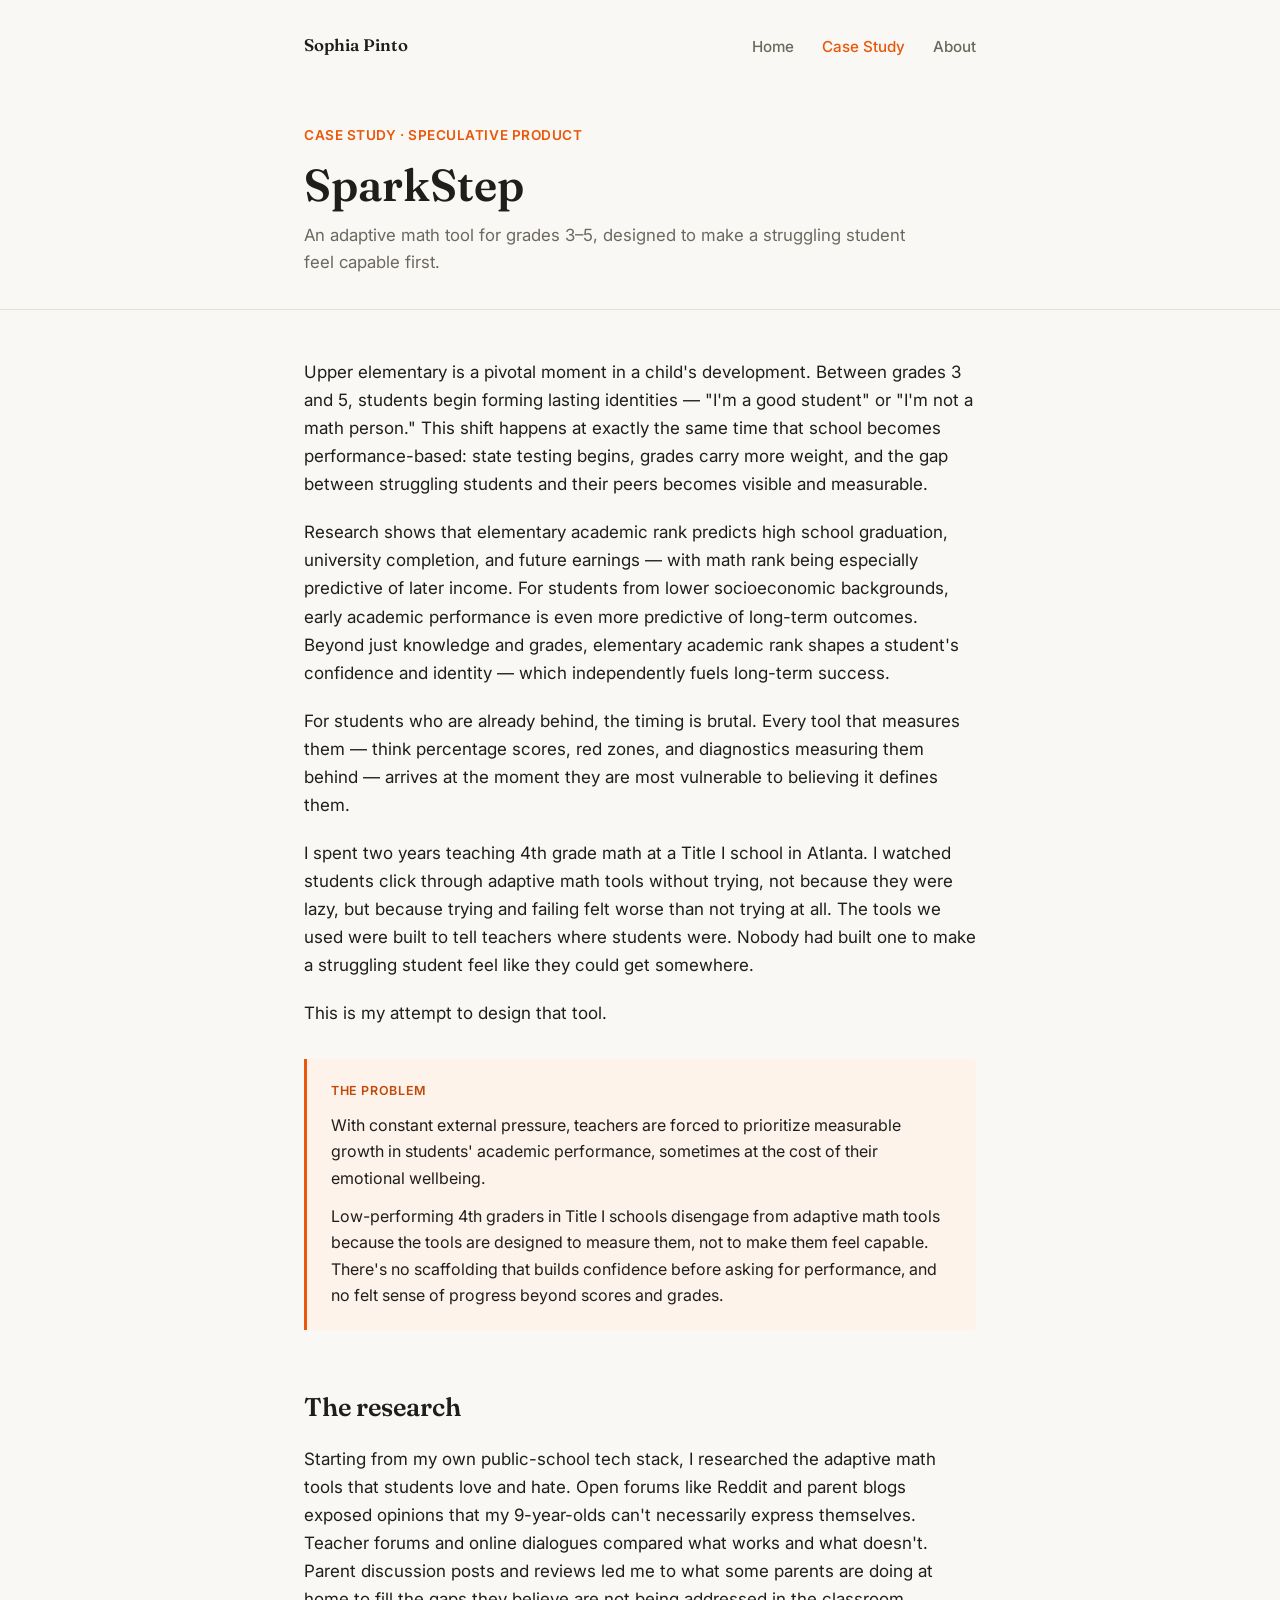
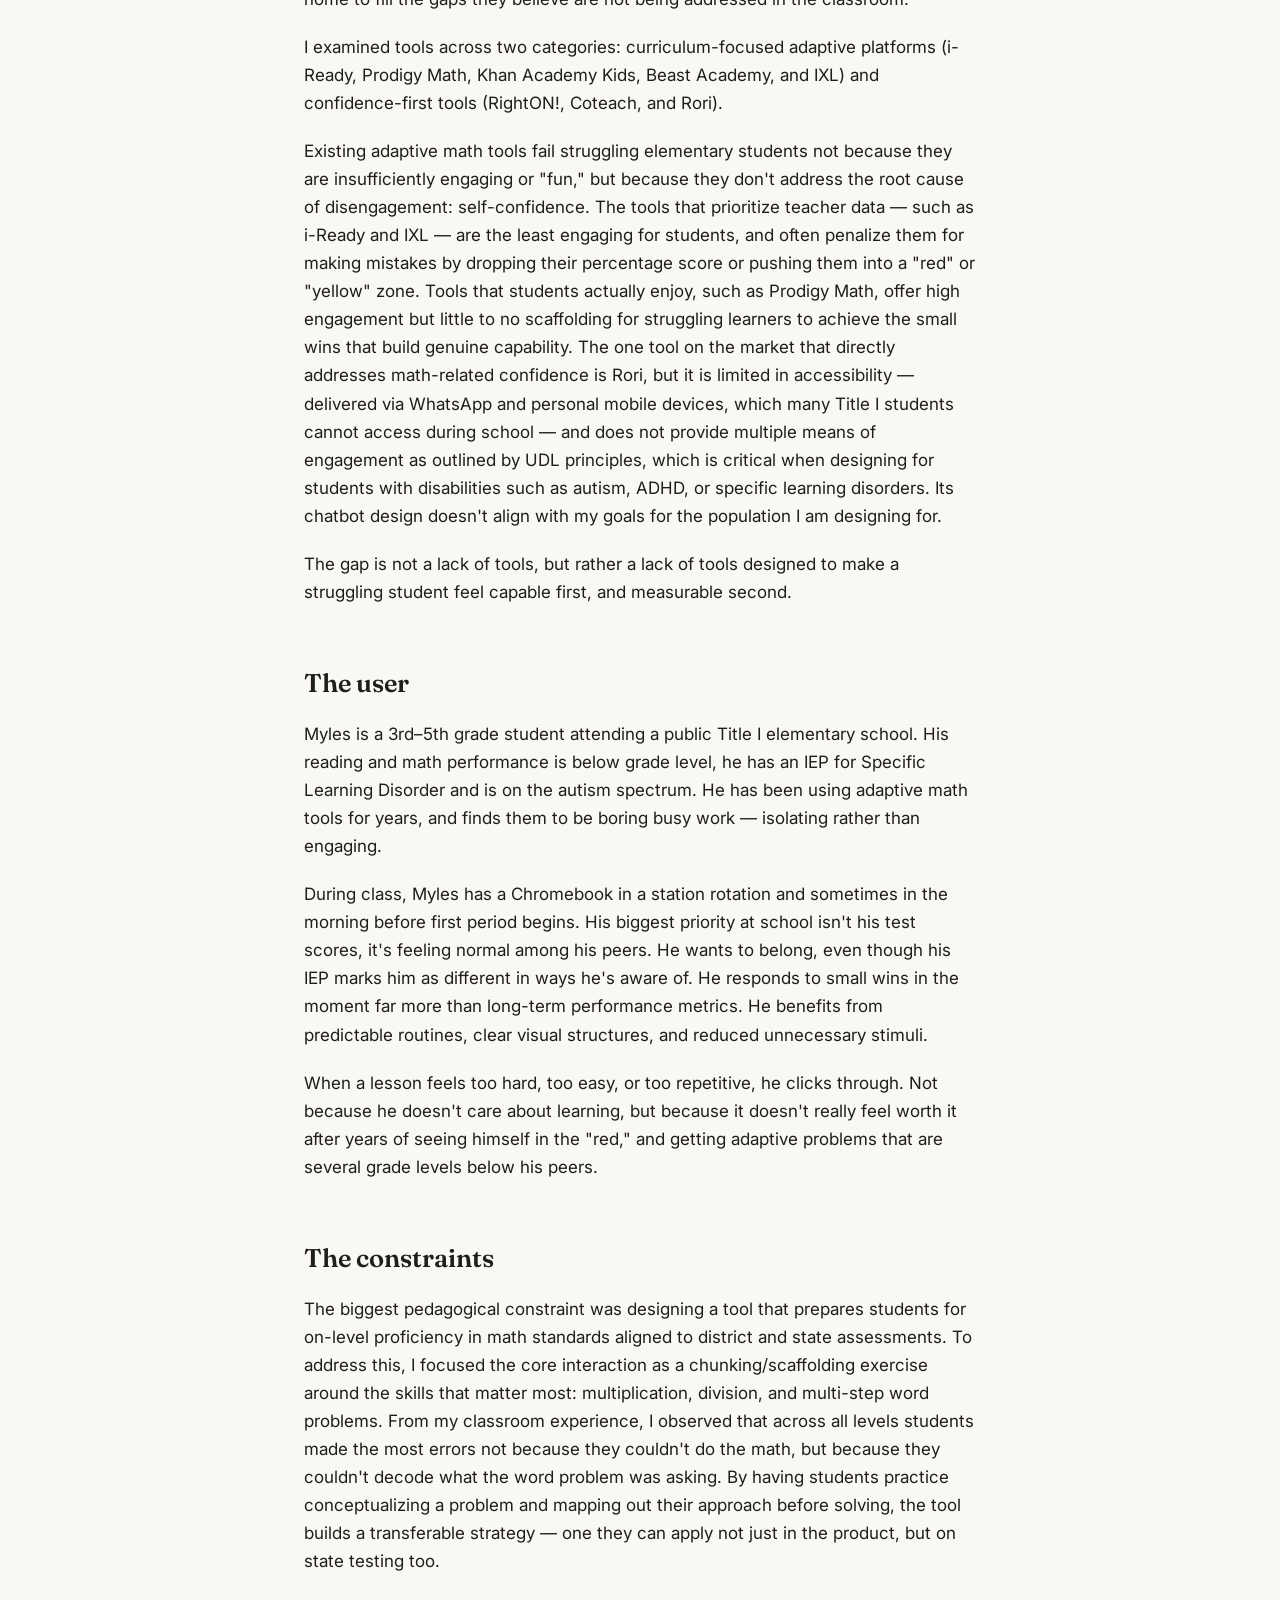
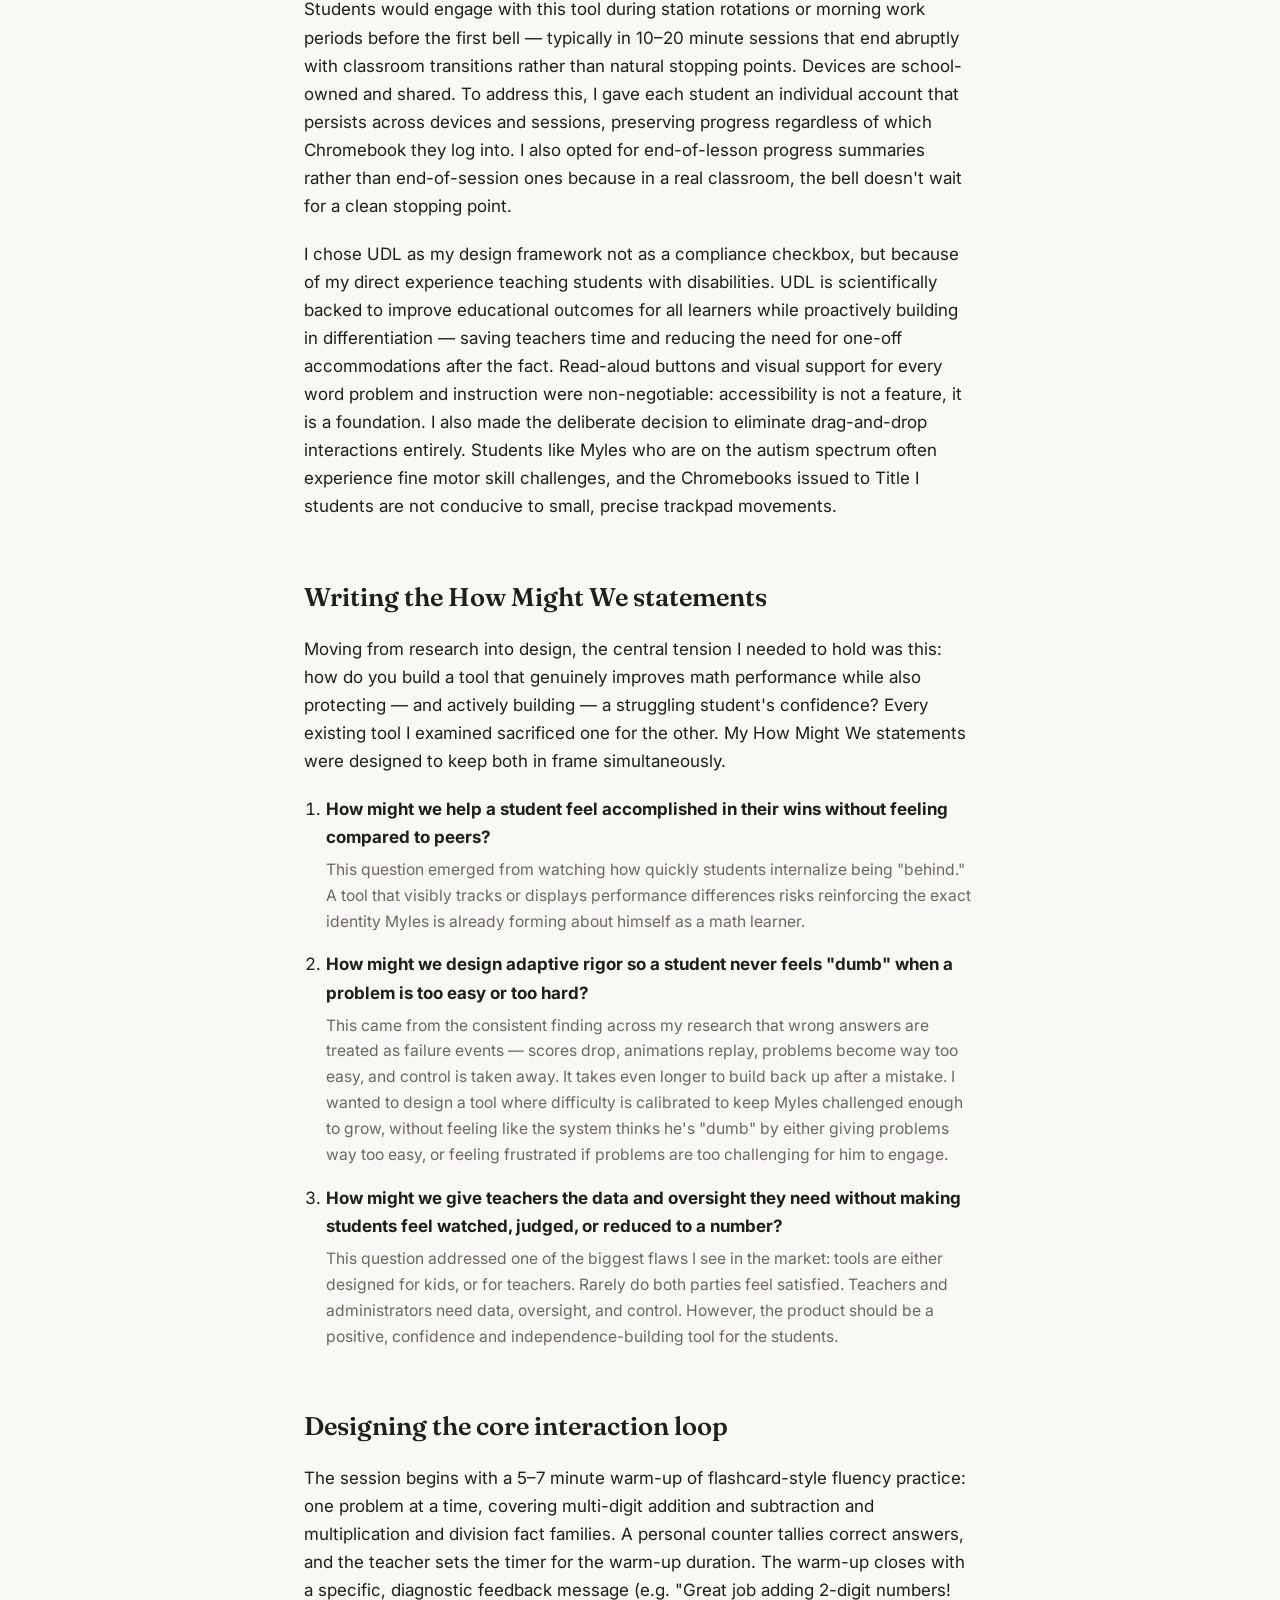
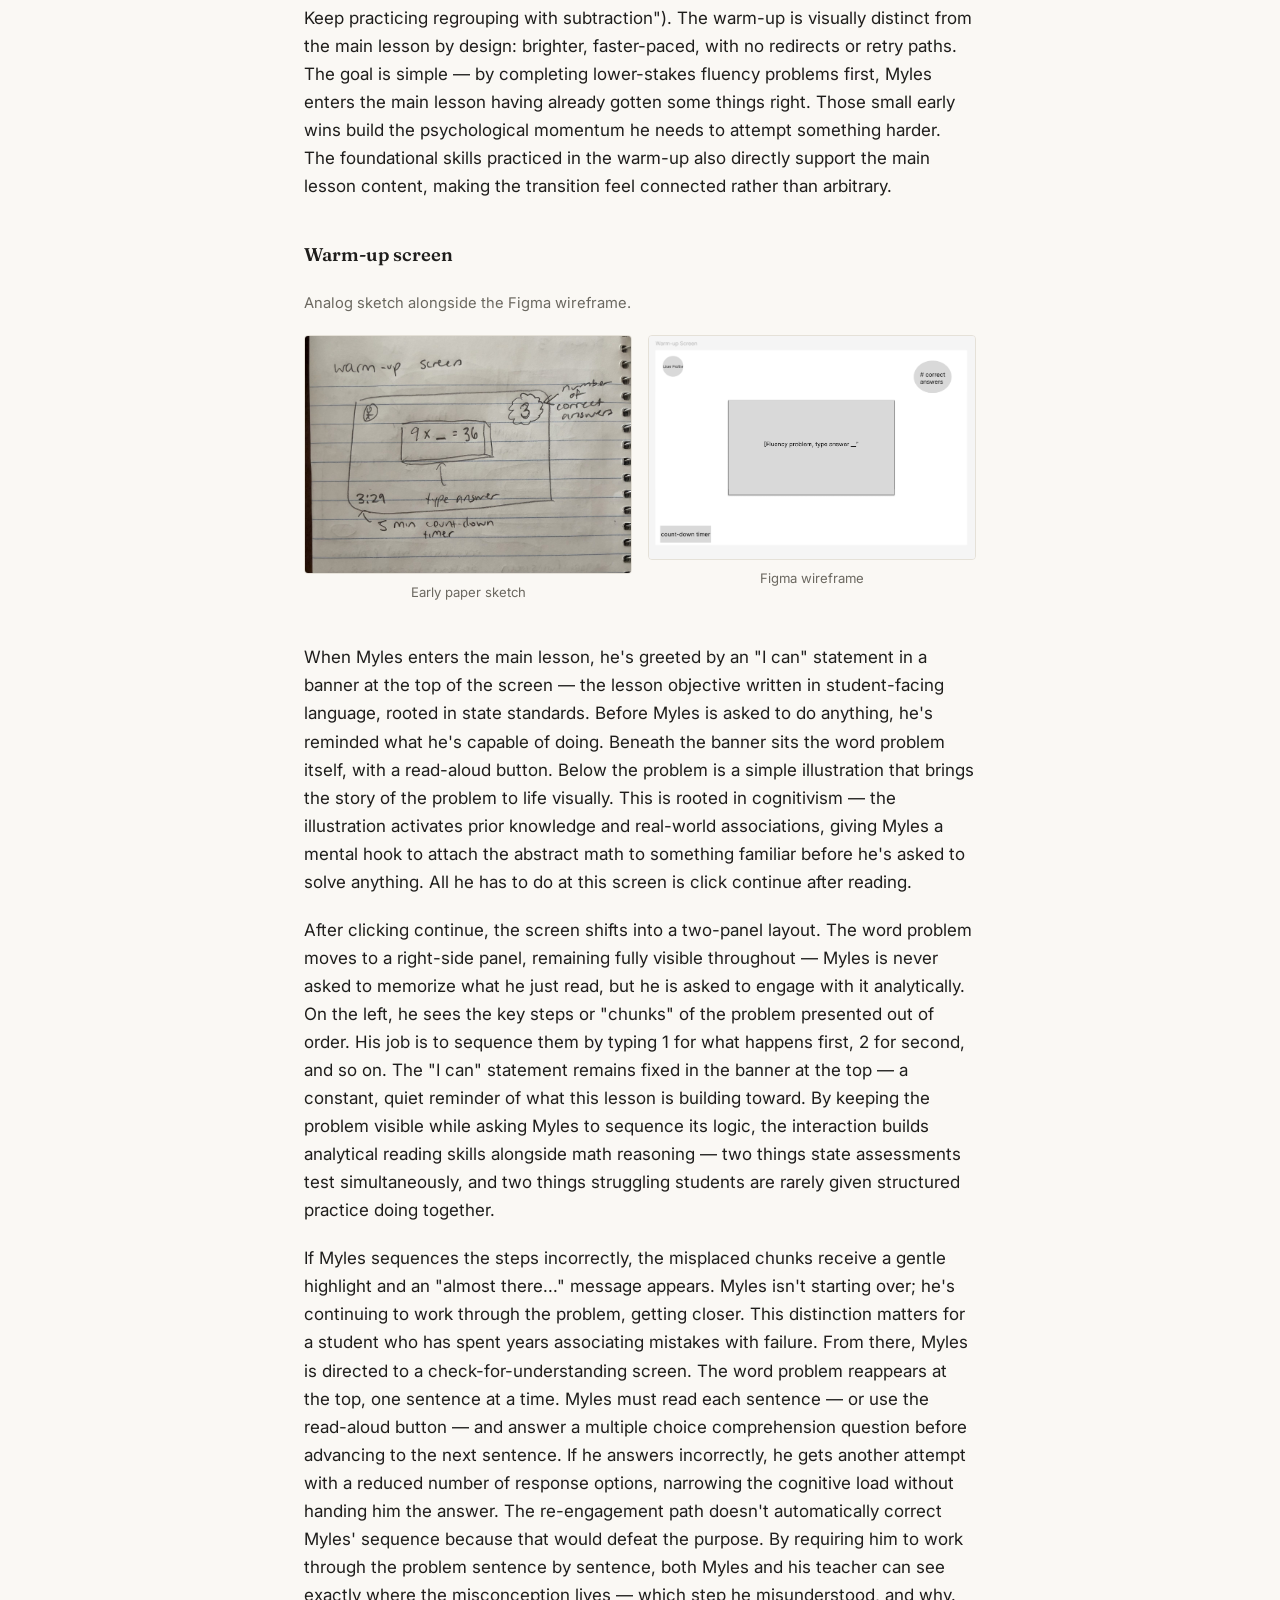
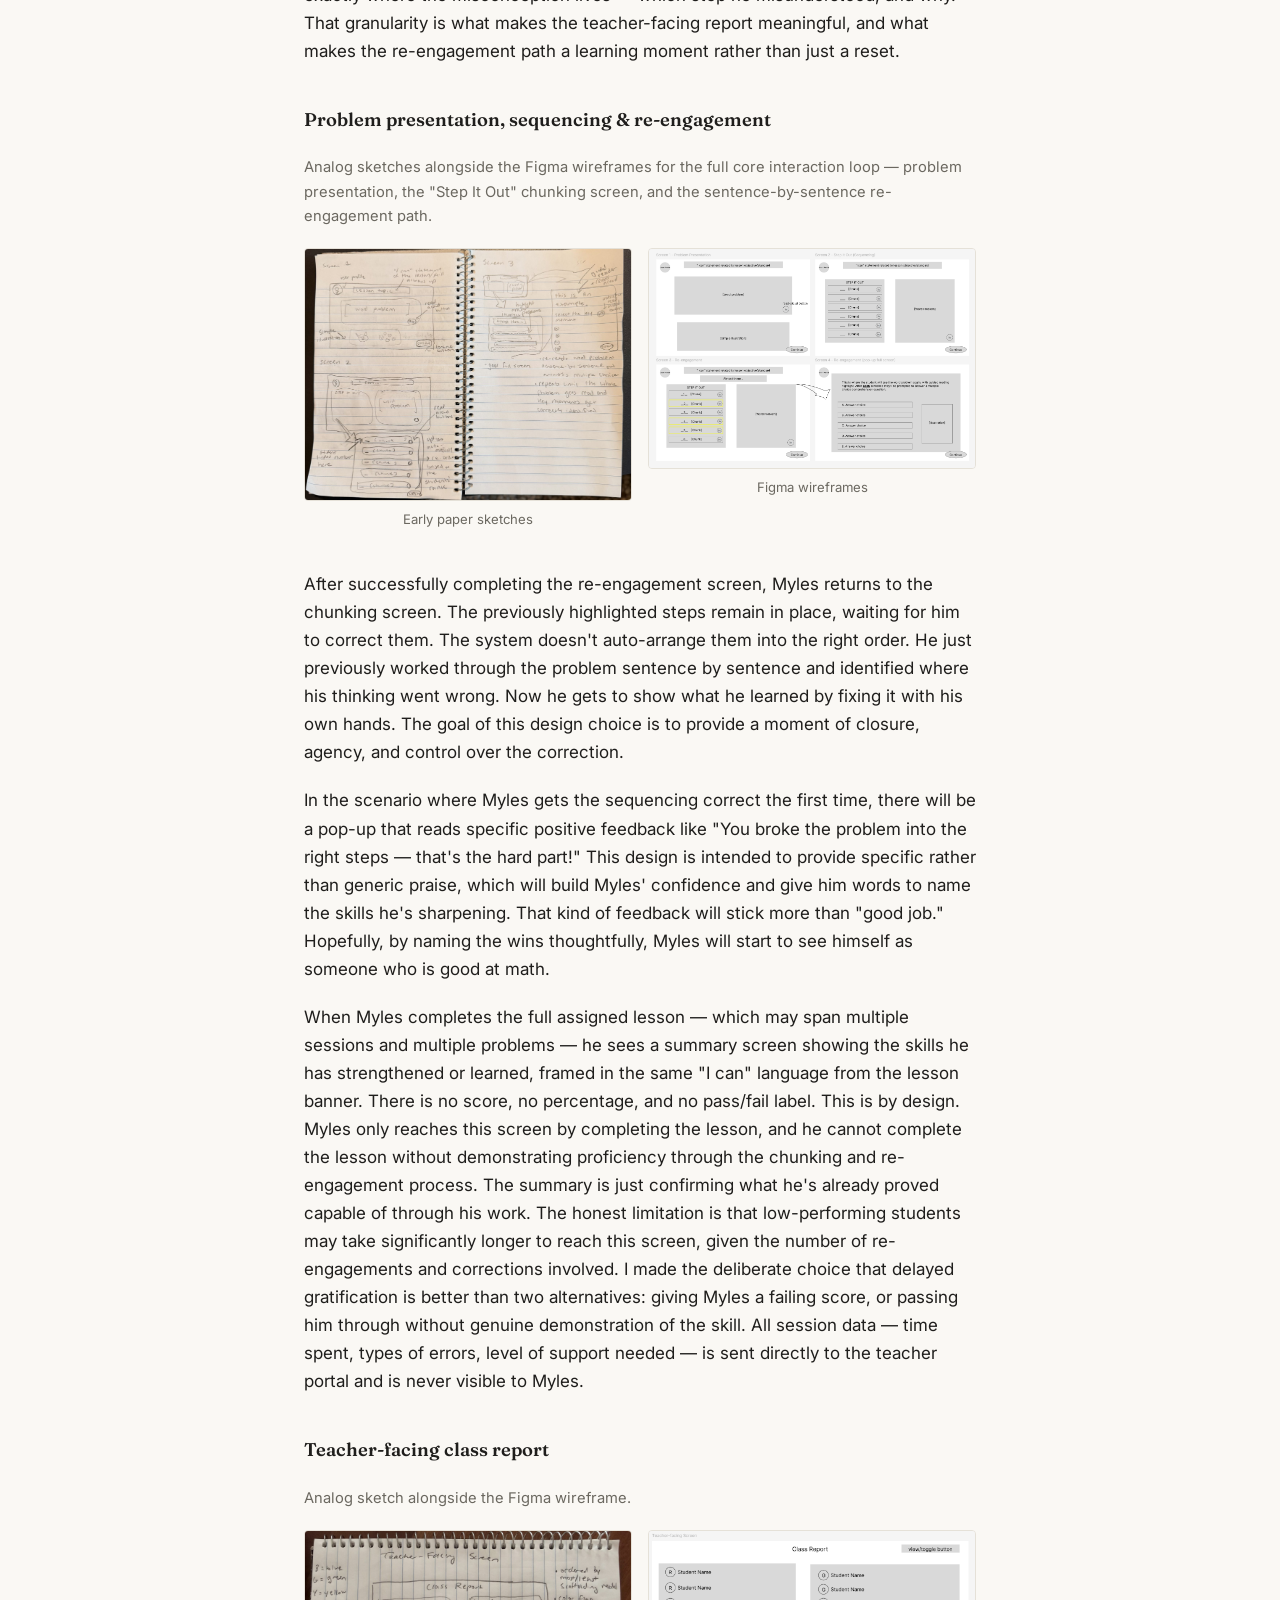
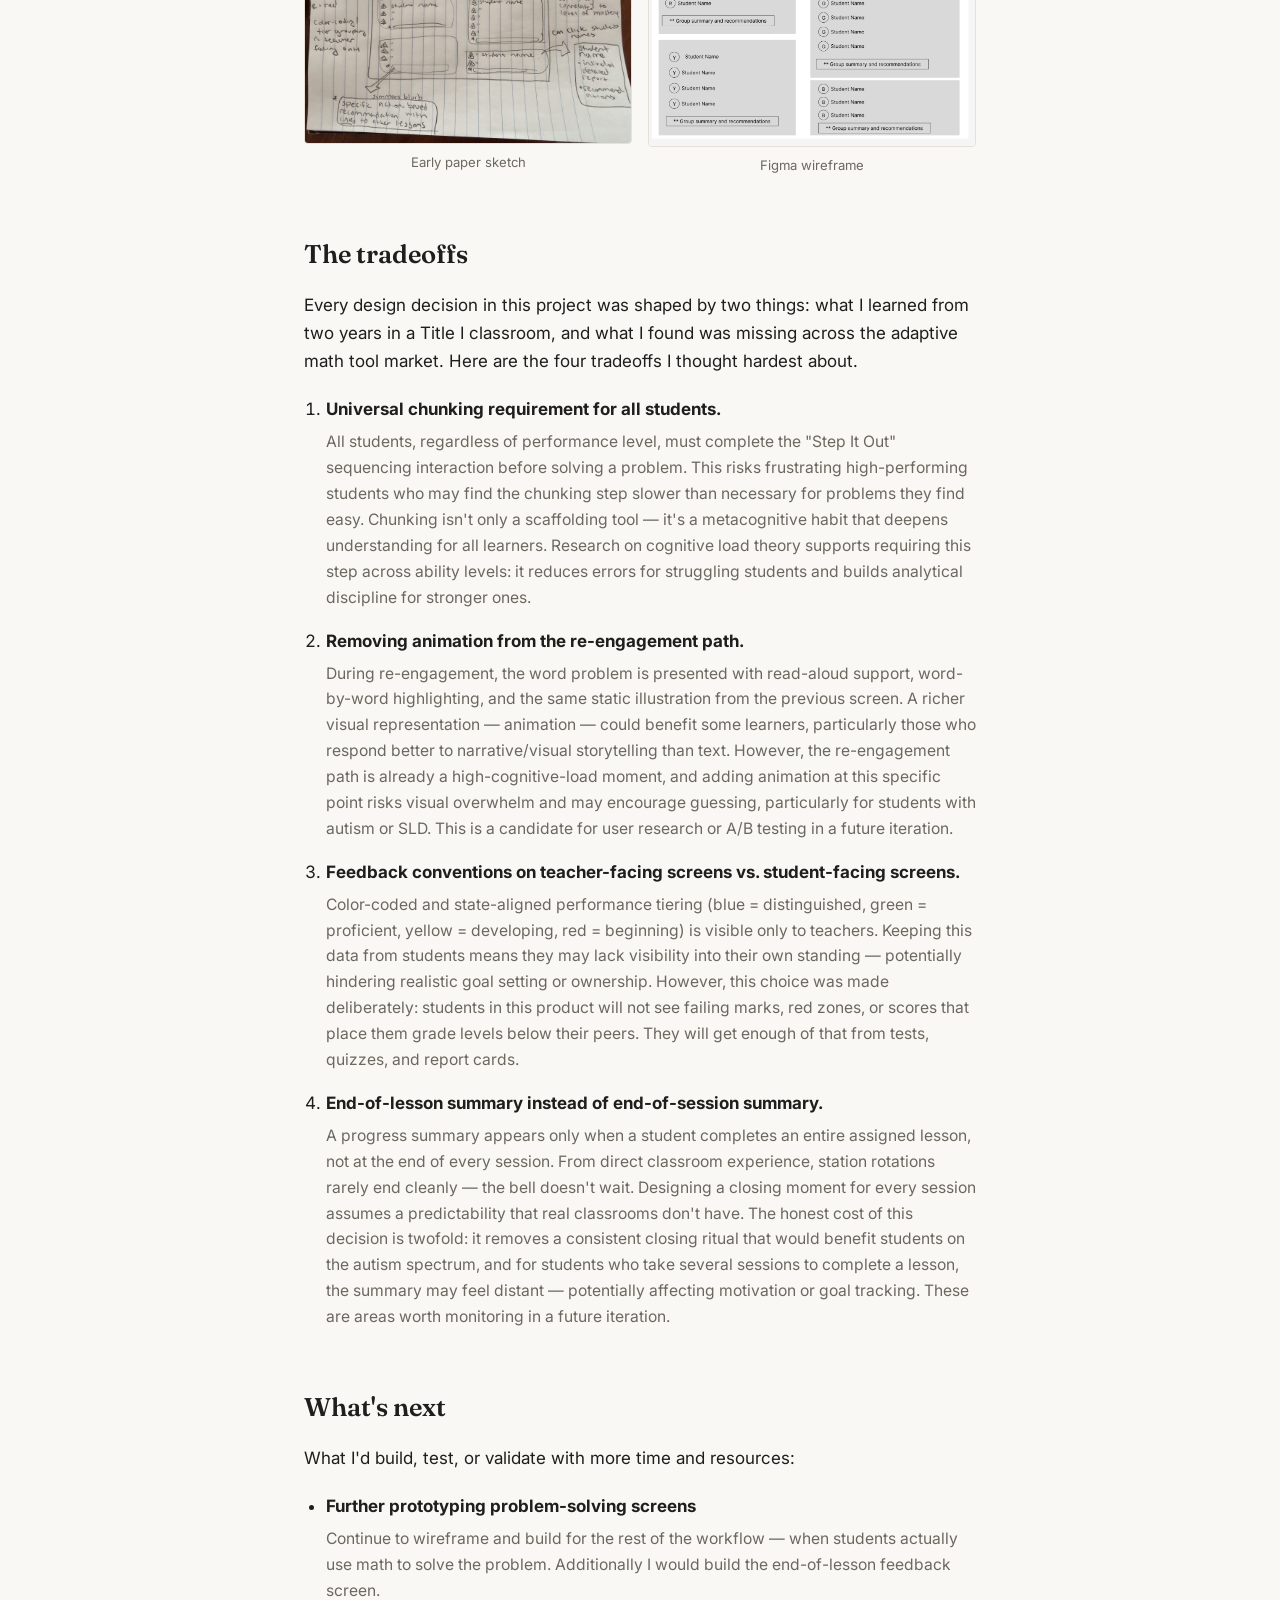
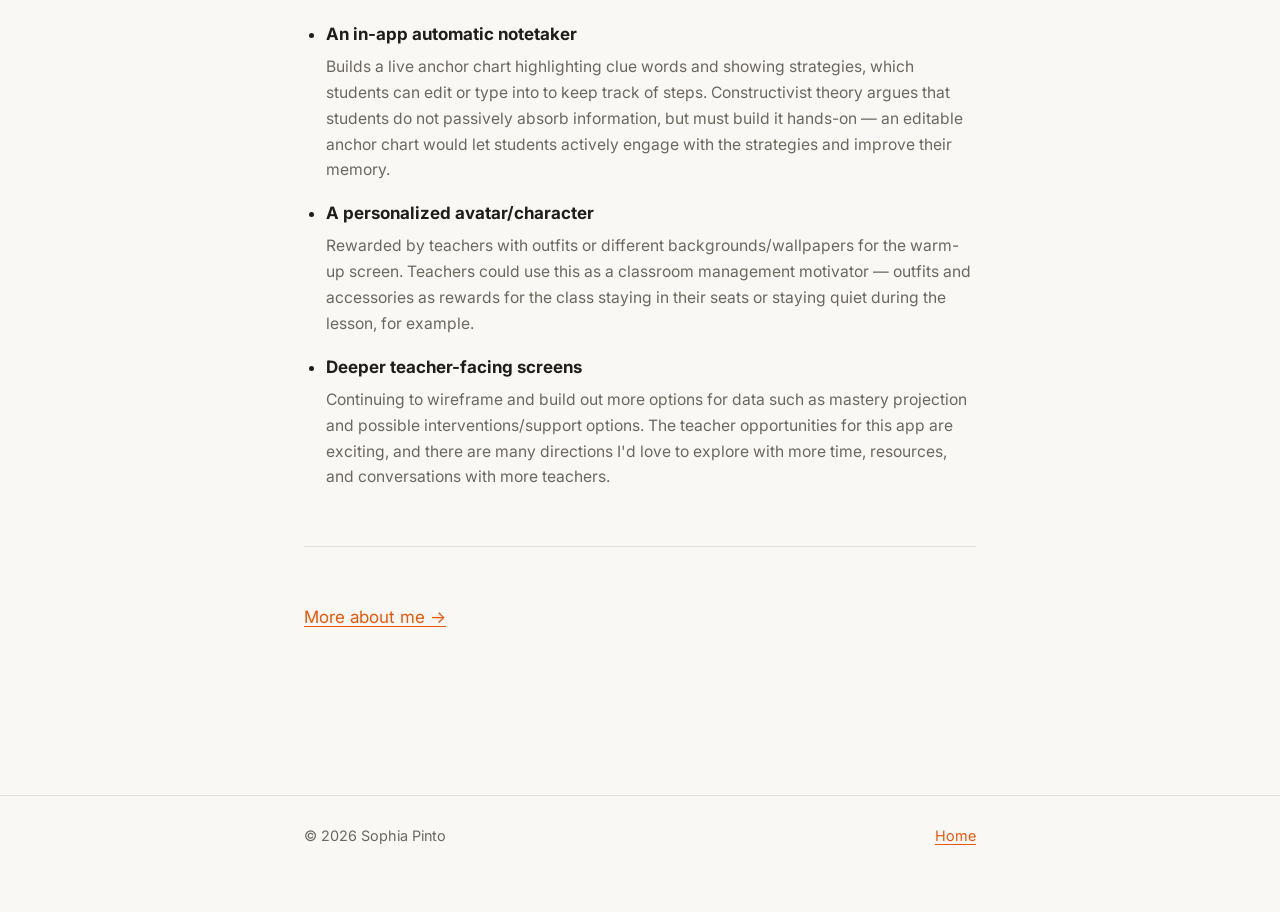
==== commit b834ff11: "Update case-study.html added some wording changes in the title subtext and another bullet point for " ====
--- a/case-study.html
+++ b/case-study.html
@@ -24,7 +24,7 @@
     <div class="wrap">
       <p class="eyebrow">Case Study &middot; Speculative Product</p>
       <h1>SparkStep</h1>
-      <p class="dek">An adaptive math tool for grades 3&ndash;5, designed to make a struggling student feel capable before it asks anything of them.</p>
+      <p class="dek">An adaptive math tool for grades 3&ndash;5, designed to make a struggling student feel capable first.</p>
     </div>
   </header>
 
@@ -175,6 +175,10 @@
       <p>What I'd build, test, or validate with more time and resources:</p>
       <ul>
         <li>
+           <strong>Further prototyping problem-solving screens</strong>
+           <p>Continue to wireframe and build for the rest of the workflow &mdash; when students actually use math to solve the problem. Additionally I would build the end-of-lesson feedback screen.</p>
+        </li>
+        <li>
           <strong>An in-app automatic notetaker</strong>
           <p>Builds a live anchor chart highlighting clue words and showing strategies, which students can edit or type into to keep track of steps. Constructivist theory argues that students do not passively absorb information, but must build it hands-on &mdash; an editable anchor chart would let students actively engage with the strategies and improve their memory.</p>
         </li>
